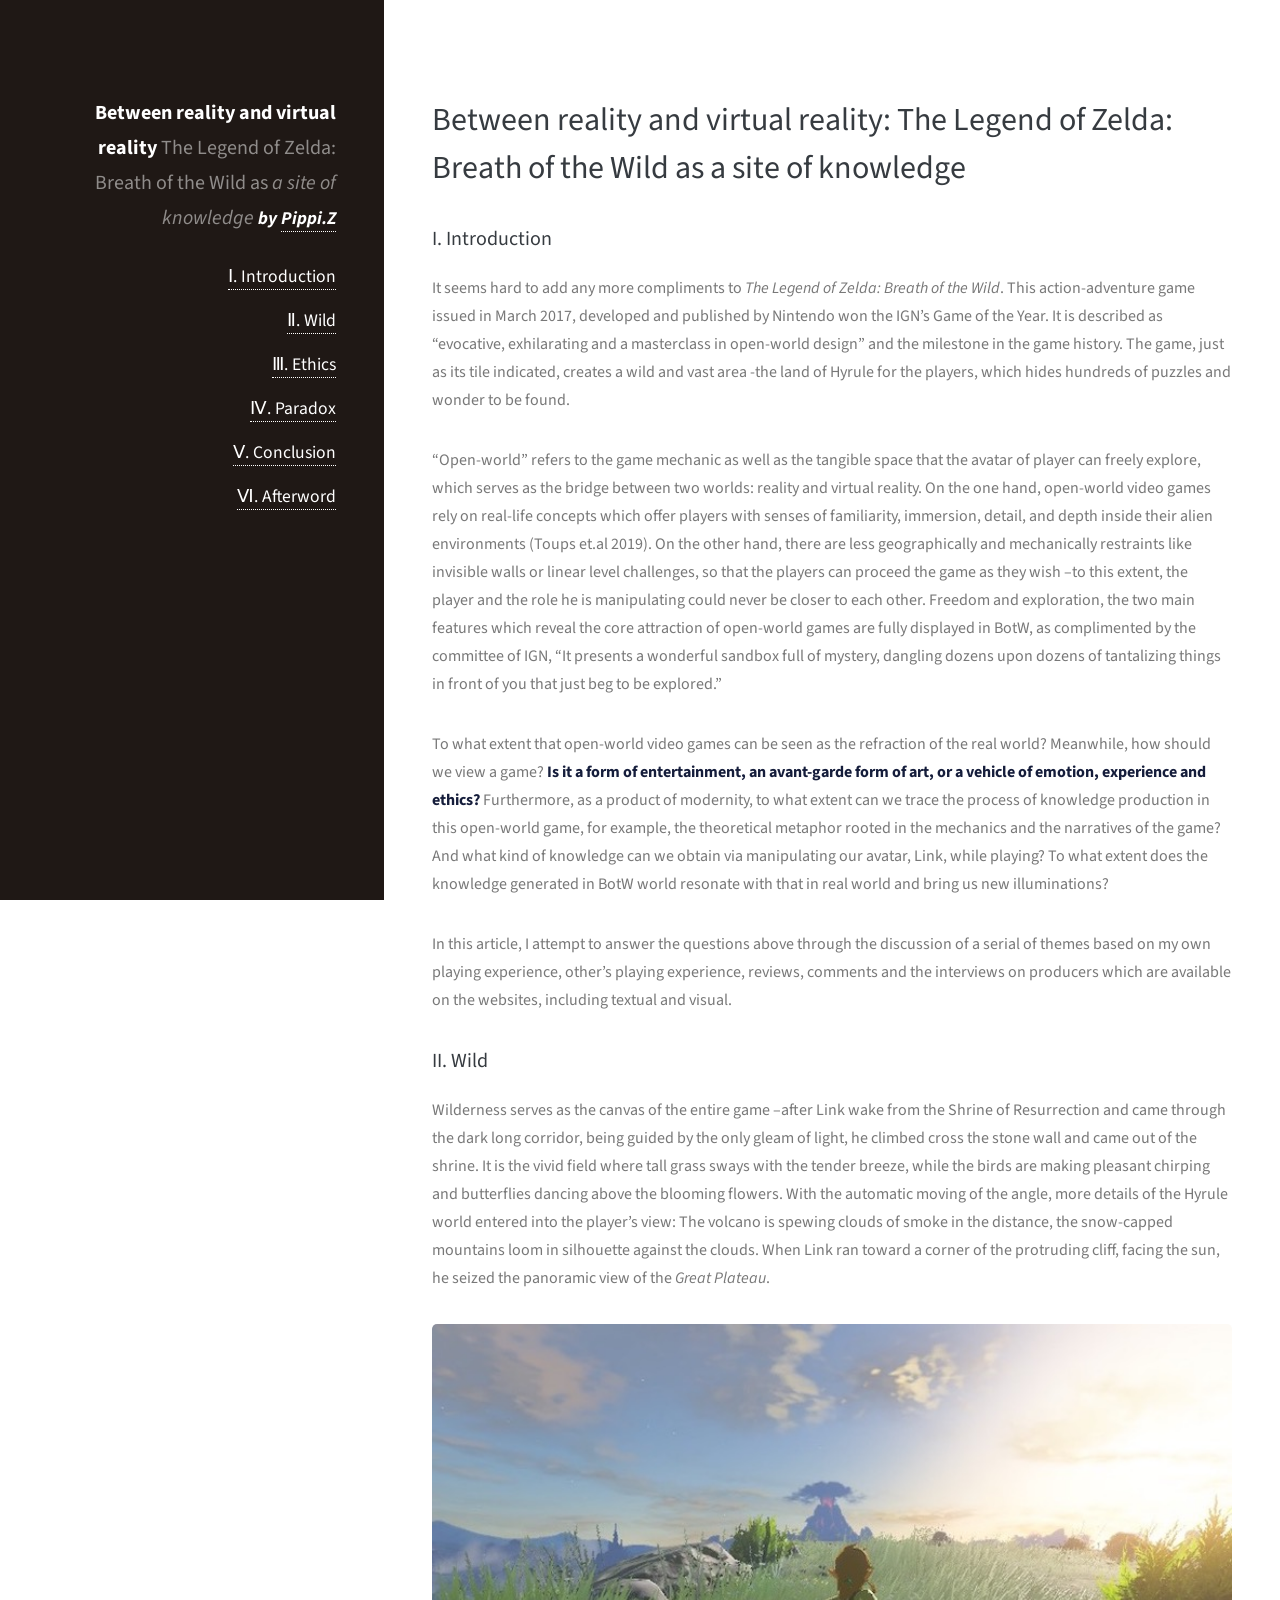
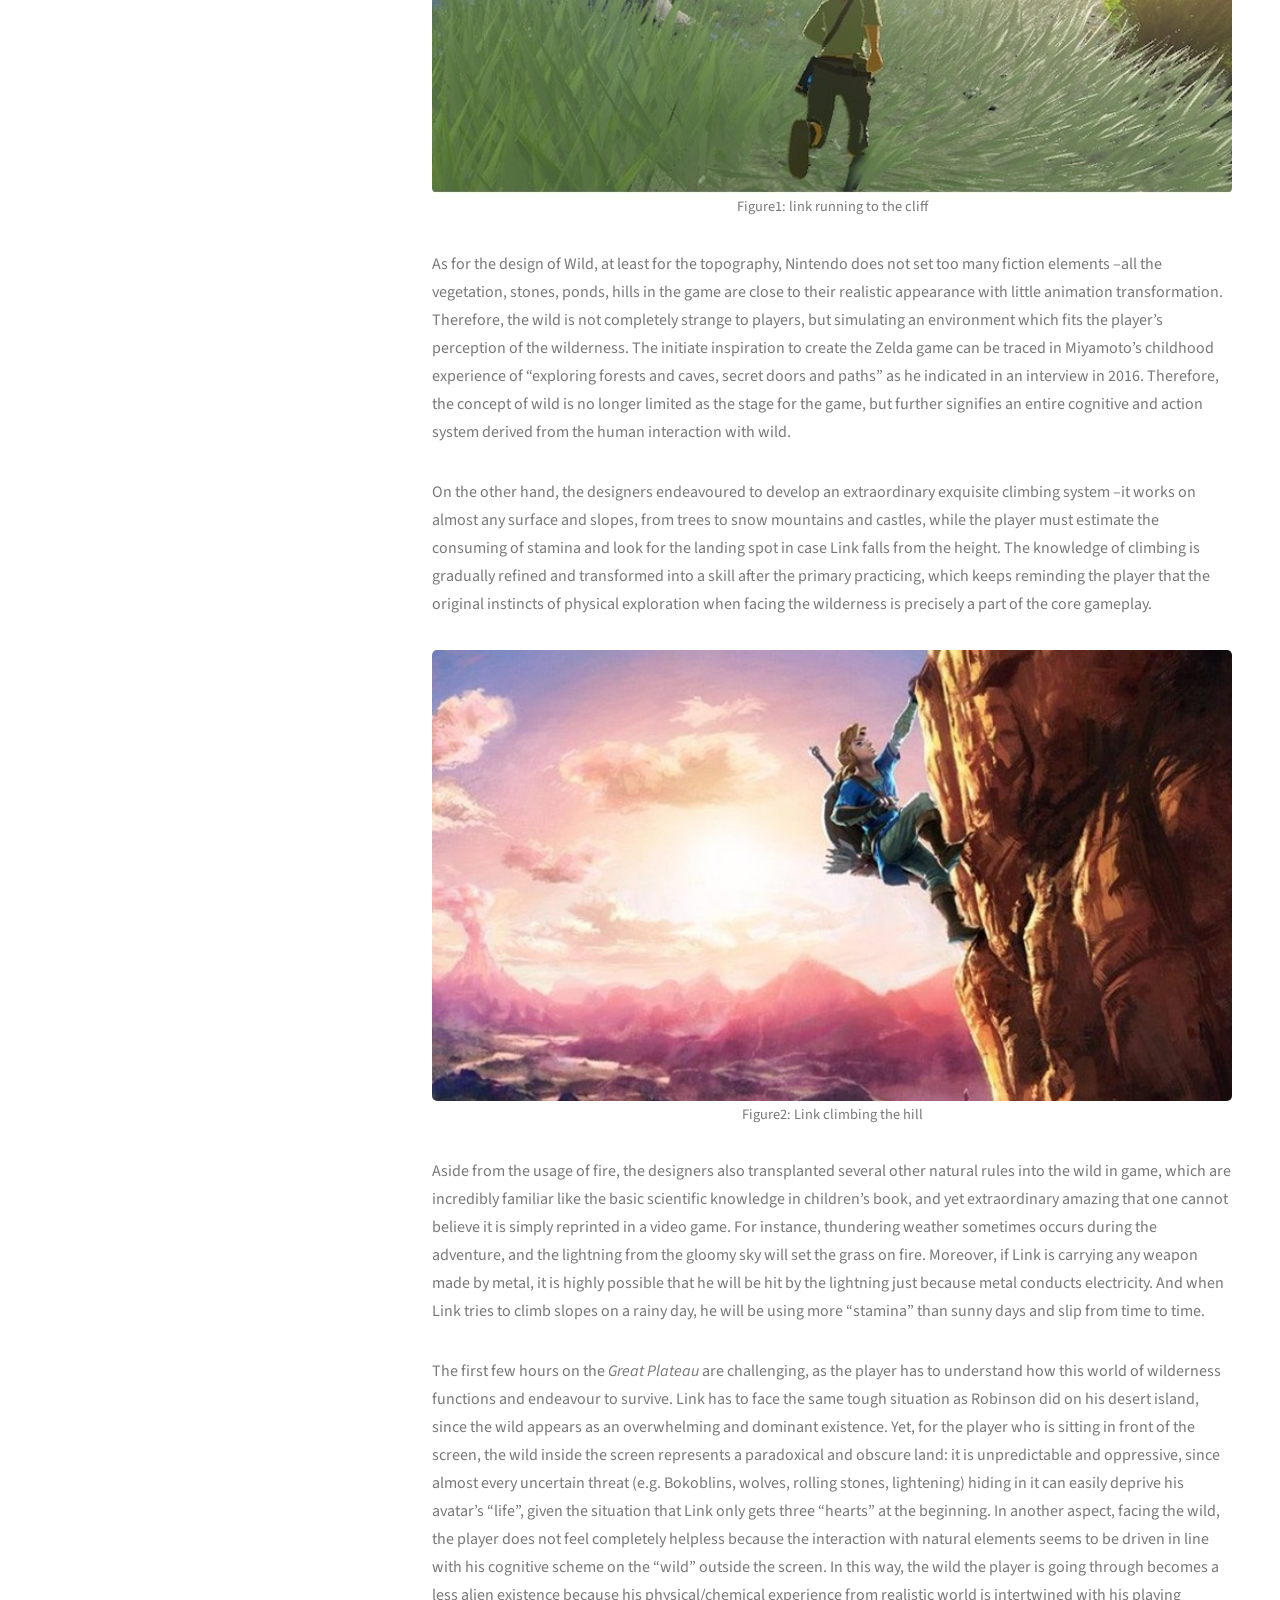
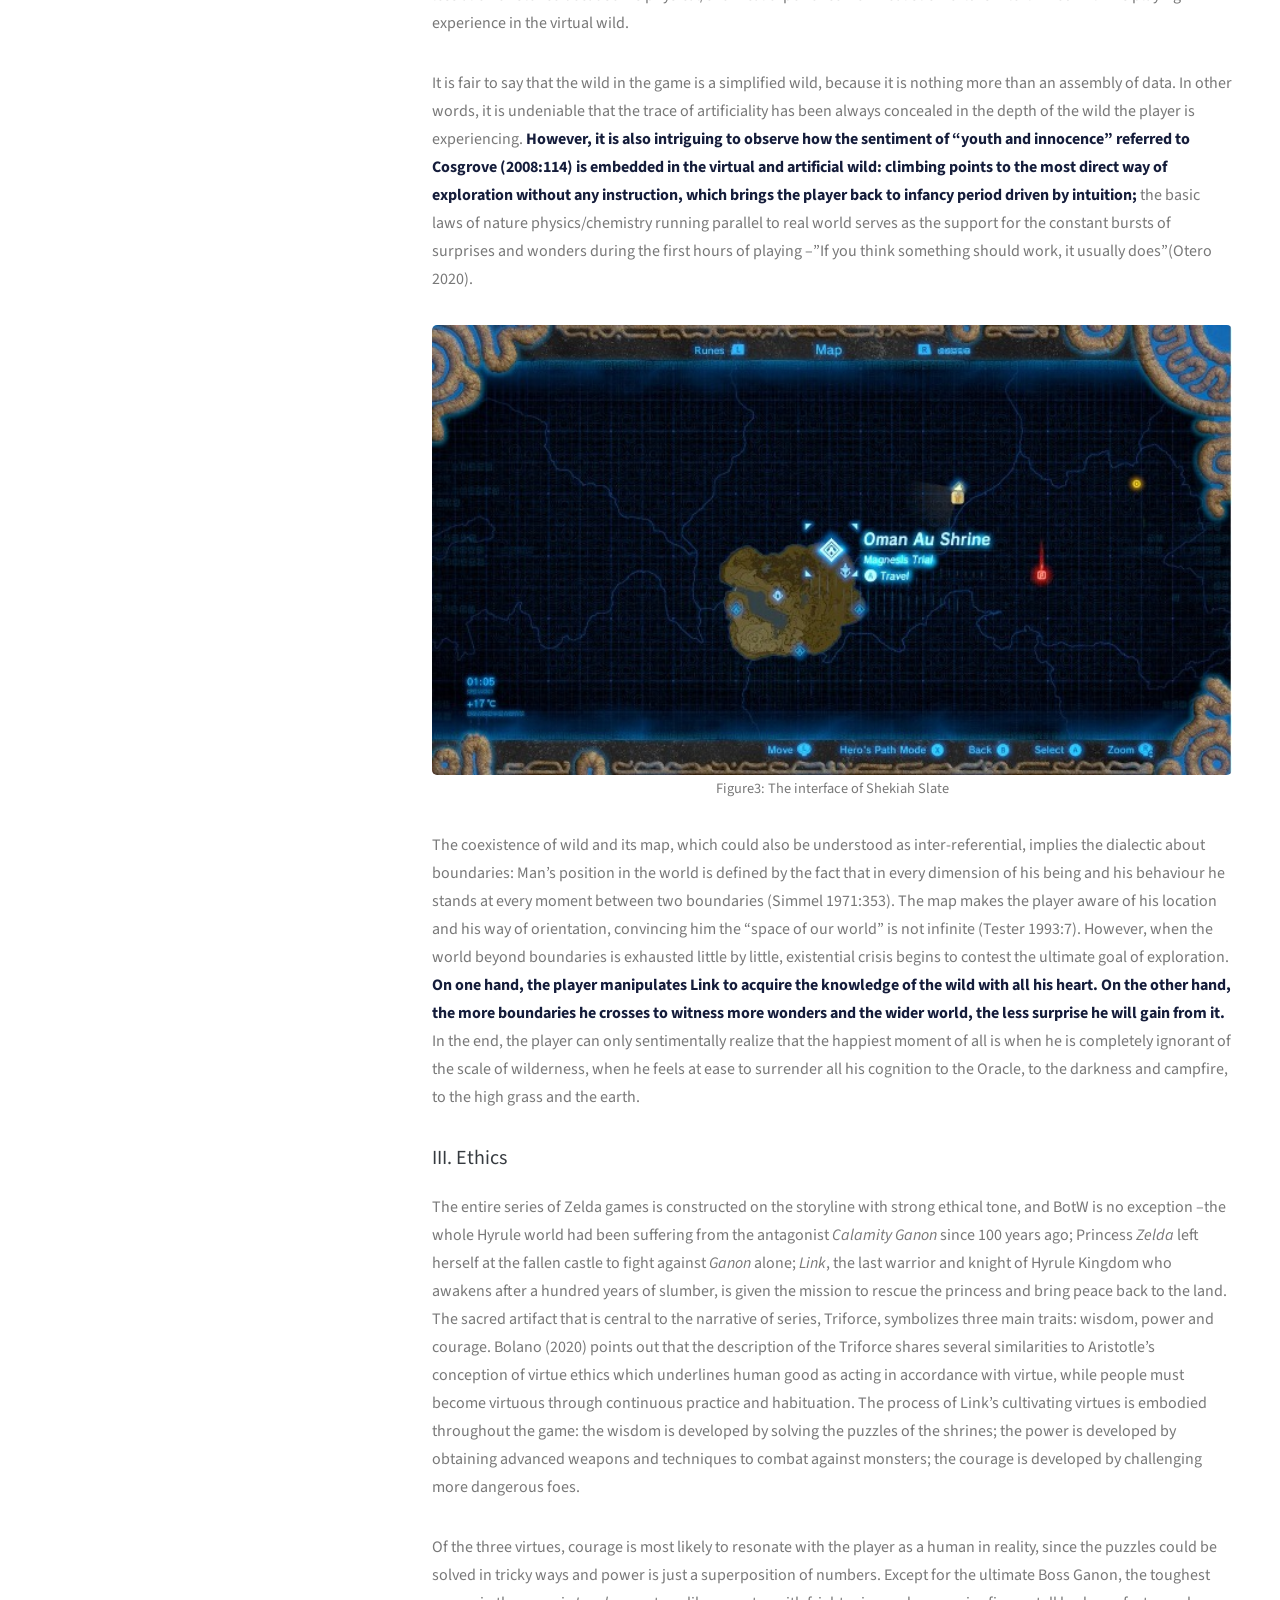
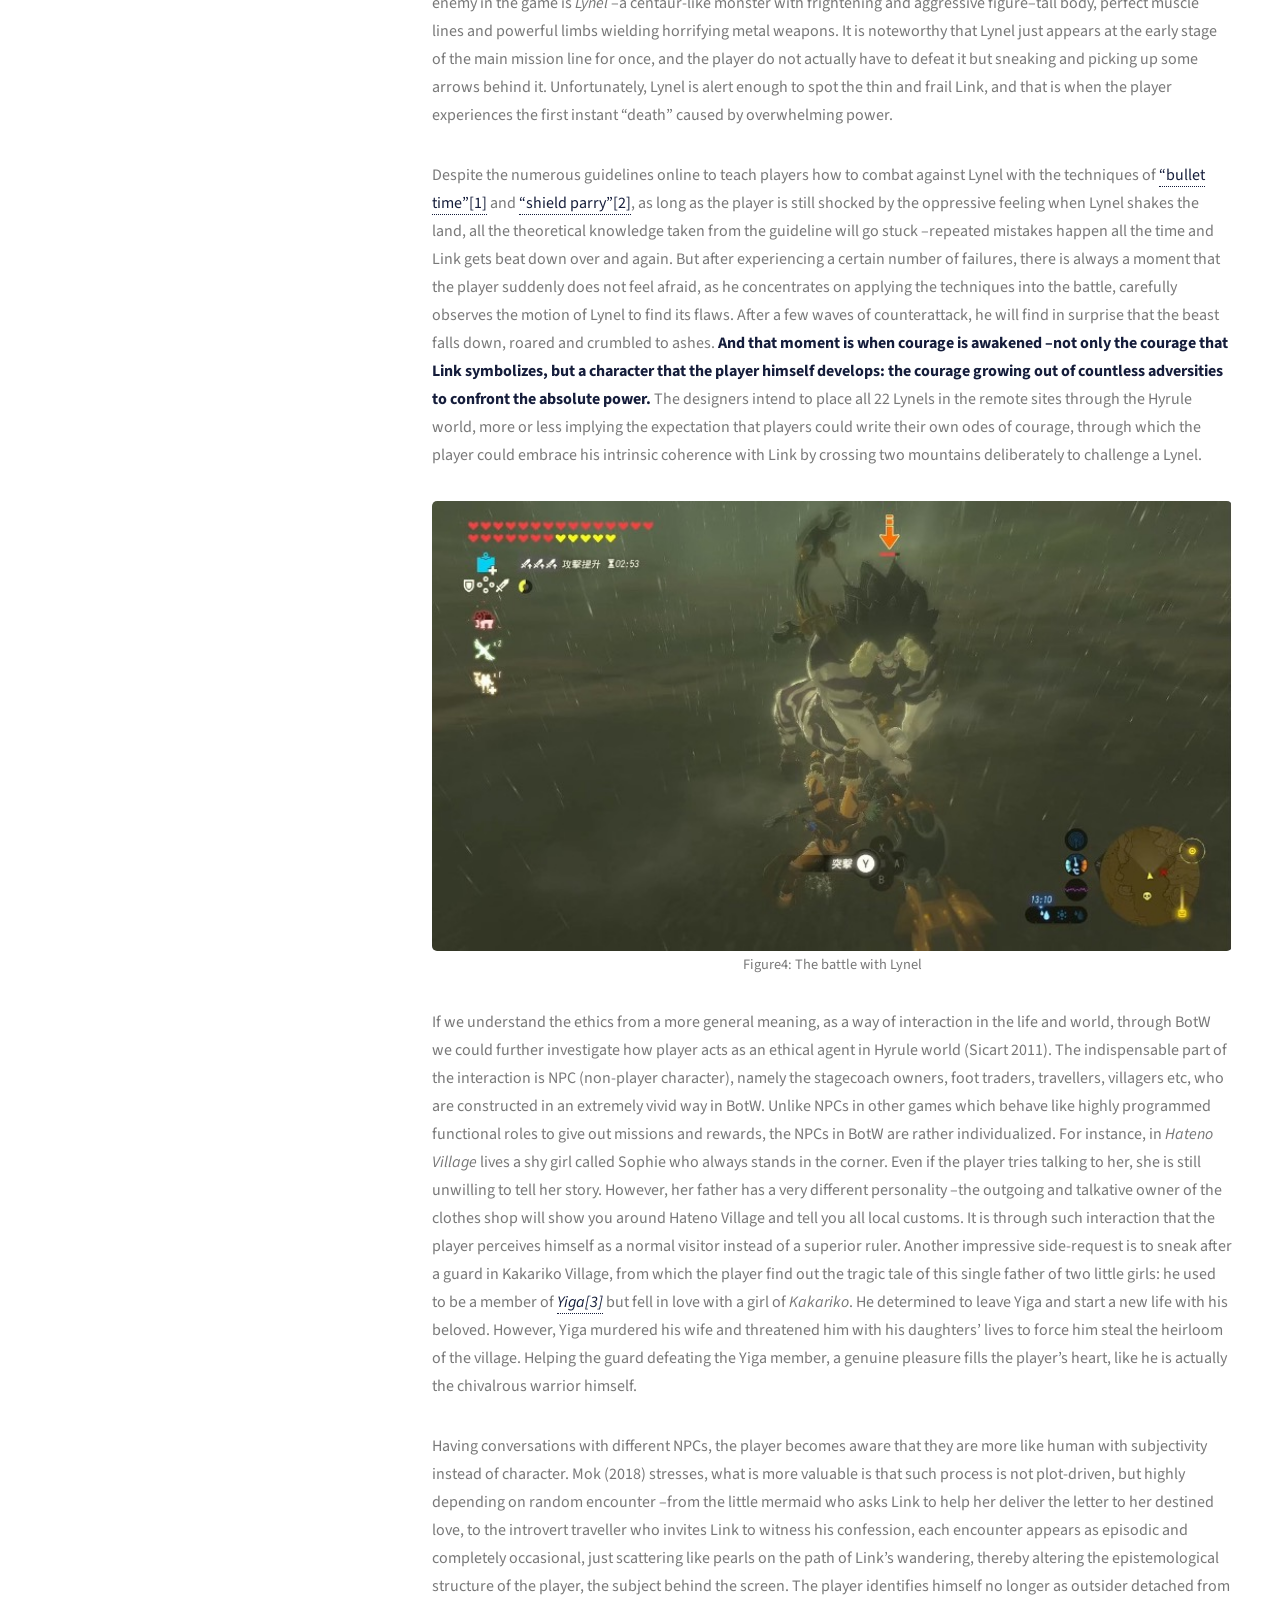
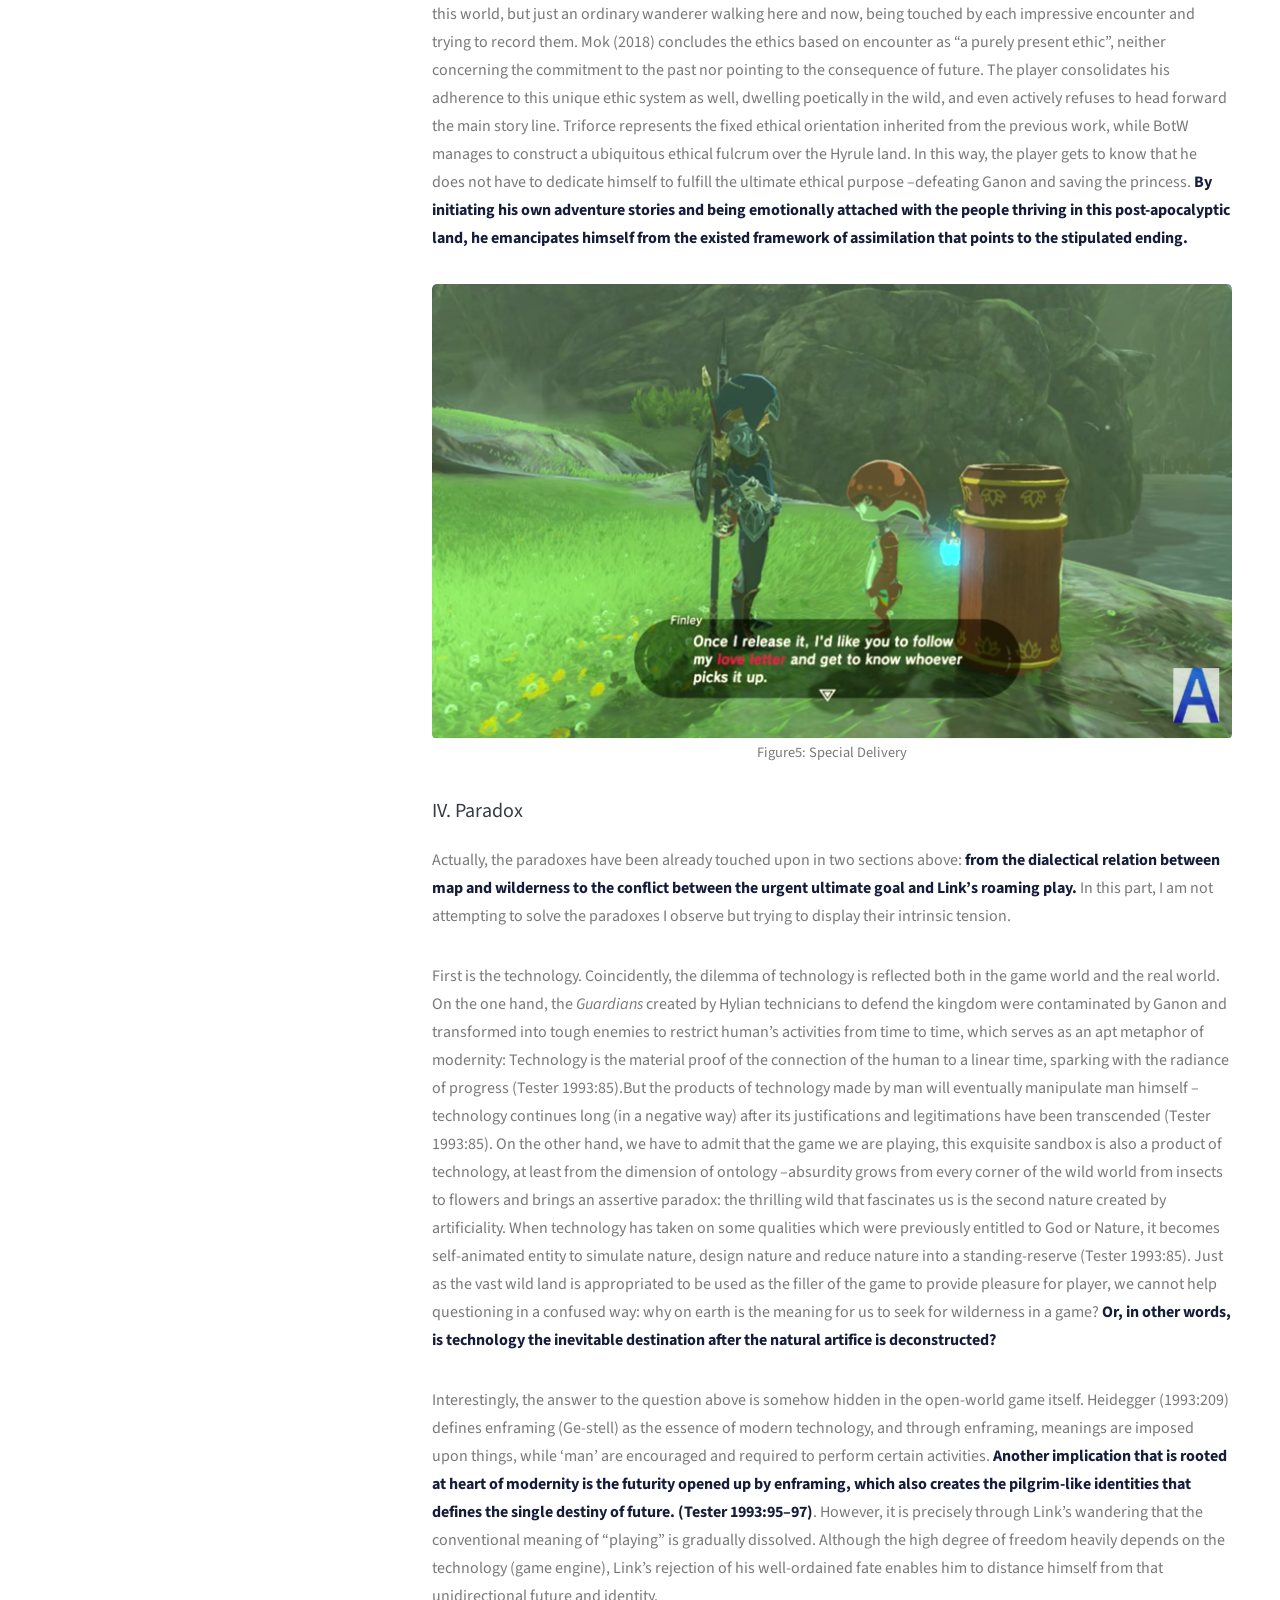
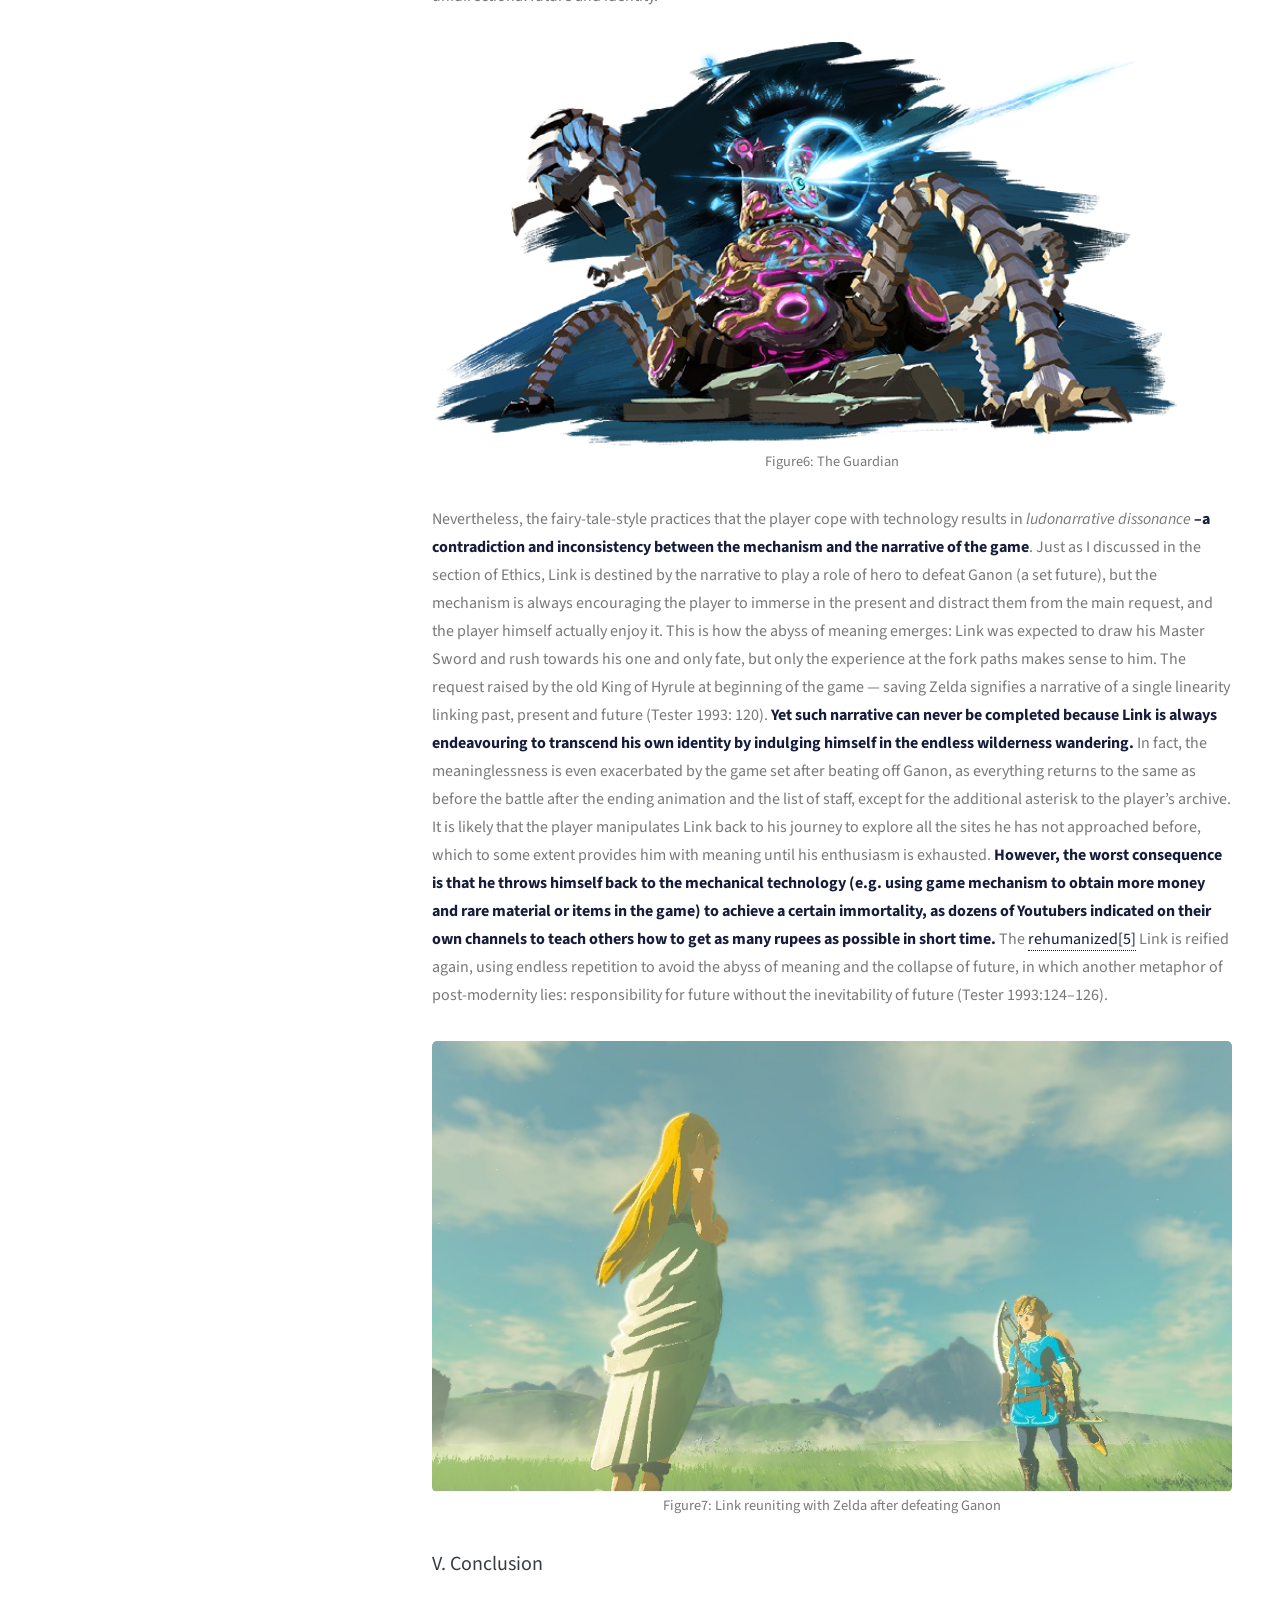
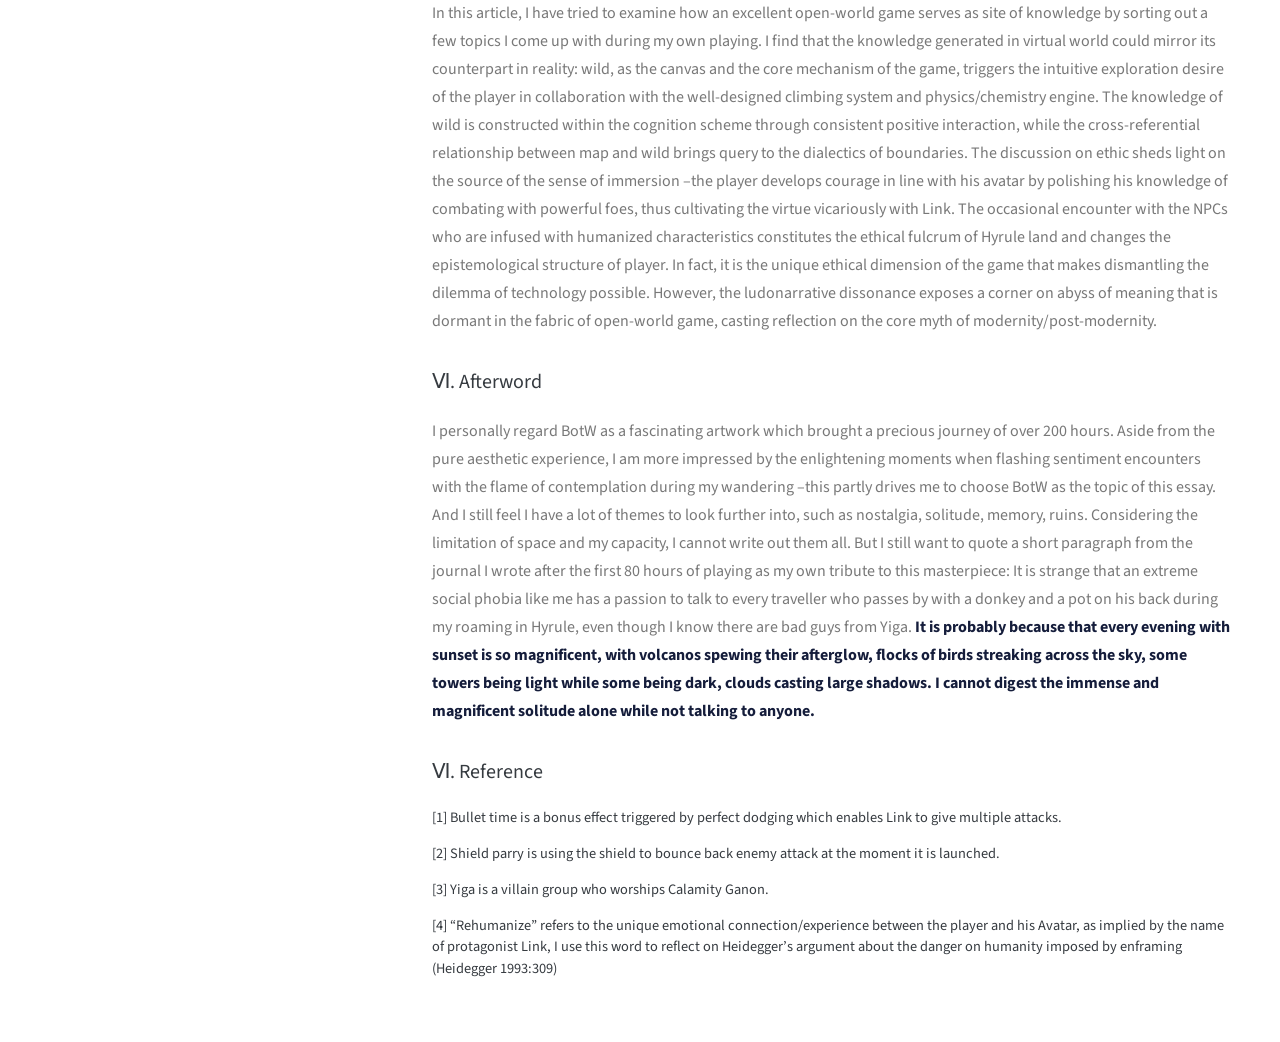
==== zelda.html @ 238520bc "initial commit to ps" ====
<html>
	<head>
		<title>Pippi's peculiar World</title>
		<meta charset="utf-8" />
		<meta name="viewport" content="width=device-width, initial-scale=1, user-scalable=no" />
		<link rel="stylesheet" href="assets/css/main.css" />
		 <link rel="icon" href="images/favicon.ico">

	</head>
	<body class="is-preload">

		<!-- Header -->
			<header id="header">
				<div class="inner">
          <h1><strong>Between reality and virtual reality</strong><br/>
						The Legend of Zelda: Breath of the Wild as<i> a site of knowledge</i><br/>
					<span style = 'font-size: 90%;'><strong><i>by <a href = 'index.html'>
						Pippi.Z</a></i></strong></span></h1><br/>
            <h4><a href="#Introduction">Ⅰ. Introduction</a></h4>
            <h4><a href="#Wild">Ⅱ. Wild</a></h4>
            <h4><a href="#Ethics">Ⅲ. Ethics</a></h4>
            <h4><a href="#Paradox">Ⅳ. Paradox</a></h4>
            <h4><a href="#Conclusion">Ⅴ. Conclusion</a></h4>
            <h4><a href="#Afterword">Ⅵ. Afterword</a></h4>
				</div>
			</header>

      <!-- Main -->
      <div id="main">
				<!-- One -->
					<section id="one">
						<header class="major">
							<h2>Between reality and virtual reality:
								The Legend of Zelda: Breath of the Wild as a site of knowledge</h2>
						</header>
          <h3 id='Introduction'>I. Introduction</h3>
            <p>It seems hard to add any more compliments to <i>The Legend of Zelda: Breath of the Wild</i>. This action-adventure game issued in March 2017, developed and published by Nintendo won the IGN’s Game of the Year.
            It is described as “evocative, exhilarating and a masterclass in open-world design” and the milestone in the game history.
            The game, just as its tile indicated, creates a wild and vast area -the land of Hyrule for the players, which hides hundreds of puzzles and wonder to be found.</p>

            <p>“Open-world” refers to the game mechanic as well as the tangible space that the avatar of player can freely explore, which serves as the bridge between two worlds: reality and virtual reality. On the one hand, open-world video games rely on real-life concepts which offer players with senses of familiarity, immersion, detail, and depth inside their alien environments (Toups et.al 2019). On the other hand, there are less geographically and mechanically restraints like invisible walls or linear level challenges, so that the players can proceed the game as they wish –to this extent, the player and the role he is manipulating could never be closer to each other. Freedom and exploration, the two main features which reveal the core attraction of open-world games are fully displayed in BotW, as complimented by the committee of IGN, “It presents a wonderful sandbox full of mystery, dangling dozens upon dozens of tantalizing things in front of you that just beg to be explored.”</p>

            <p>To what extent that open-world video games can be seen as the refraction of the real world? Meanwhile, how should we view a game?<b> Is it a form of entertainment, an avant-garde form of art, or a vehicle of emotion, experience and ethics?</b> Furthermore, as a product of modernity, to what extent can we trace the process of knowledge production in this open-world game, for example, the theoretical metaphor rooted in the mechanics and the narratives of the game? And what kind of knowledge can we obtain via manipulating our avatar, Link, while playing? To what extent does the knowledge generated in BotW world resonate with that in real world and bring us new illuminations?</p>

            <p>In this article, I attempt to answer the questions above through the discussion of a serial of themes based on my own playing experience, other’s playing experience, reviews, comments and the interviews on producers which are available on the websites, including textual and visual.</p>

        <h3 id='Wild'>II. Wild</h3>
          <p>Wilderness serves as the canvas of the entire game –after Link wake from the Shrine of Resurrection and came through the dark long corridor, being guided by the only gleam of light, he climbed cross the stone wall and came out of the shrine. It is the vivid field where tall grass sways with the tender breeze, while the birds are making pleasant chirping and butterflies dancing above the blooming flowers. With the automatic moving of the angle, more details of the Hyrule world entered into the player’s view: The volcano is spewing clouds of smoke in the distance, the snow-capped mountains loom in silhouette against the clouds. When Link ran toward a corner of the protruding cliff, facing the sun, he seized the panoramic view of the <i>Great Plateau</i>.</p>

          <label class = "image fit"><img src="images/fulls/Link.jpg" alt="link running to the cliff">Figure1: link running to the cliff</label>

          <p>As for the design of Wild, at least for the topography, Nintendo does not set too many fiction elements –all the vegetation, stones, ponds, hills in the game are close to their realistic appearance with little animation transformation. Therefore, the wild is not completely strange to players, but simulating an environment which fits the player’s perception of the wilderness. The initiate inspiration to create the Zelda game can be traced in Miyamoto’s childhood experience of “exploring forests and caves, secret doors and paths” as he indicated in an interview in 2016. Therefore, the concept of wild is no longer limited as the stage for the game, but further signifies an entire cognitive and action system derived from the human interaction with wild.</p>

          <p>On the other hand, the designers endeavoured to develop an extraordinary exquisite climbing system –it works on almost any surface and slopes, from trees to snow mountains and castles, while the player must estimate the consuming of stamina and look for the landing spot in case Link falls from the height. The knowledge of climbing is gradually refined and transformed into a skill after the primary practicing, which keeps reminding the player that the original instincts of physical exploration when facing the wilderness is precisely a part of the core gameplay.</p>

          <label class = "image fit"><img src="images/fulls/climbing.jpg" alt="link climbing the hill">Figure2: Link climbing the hill</label>

          <p>Aside from the usage of fire, the designers also transplanted several other natural rules into the wild in game, which are incredibly familiar like the basic scientific knowledge in children’s book, and yet extraordinary amazing that one cannot believe it is simply reprinted in a video game. For instance, thundering weather sometimes occurs during the adventure, and the lightning from the gloomy sky will set the grass on fire. Moreover, if Link is carrying any weapon made by metal, it is highly possible that he will be hit by the lightning just because metal conducts electricity. And when Link tries to climb slopes on a rainy day, he will be using more “stamina” than sunny days and slip from time to time.</p>

          <p>The first few hours on the <i>Great Plateau</i> are challenging, as the player has to understand how this world of wilderness functions and endeavour to survive. Link has to face the same tough situation as Robinson did on his desert island, since the wild appears as an overwhelming and dominant existence. Yet, for the player who is sitting in front of the screen, the wild inside the screen represents a paradoxical and obscure land: it is unpredictable and oppressive, since almost every uncertain threat (e.g. Bokoblins, wolves, rolling stones, lightening) hiding in it can easily deprive his avatar’s “life”, given the situation that Link only gets three “hearts” at the beginning. In another aspect, facing the wild, the player does not feel completely helpless because the interaction with natural elements seems to be driven in line with his cognitive scheme on the “wild” outside the screen. In this way, the wild the player is going through becomes a less alien existence because his physical/chemical experience from realistic world is intertwined with his playing experience in the virtual wild.</p>

          <p>It is fair to say that the wild in the game is a simplified wild, because it is nothing more than an assembly of data. In other words, it is undeniable that the trace of artificiality has been always concealed in the depth of the wild the player is experiencing. <b>However, it is also intriguing to observe how the sentiment of “youth and innocence” referred to Cosgrove (2008:114) is embedded in the virtual and artificial wild: climbing points to the most direct way of exploration without any instruction, which brings the player back to infancy period driven by intuition;</b> the basic laws of nature physics/chemistry running parallel to real world serves as the support for the constant bursts of surprises and wonders during the first hours of playing –”If you think something should work, it usually does”(Otero 2020).</p>

          <label class = "image fit"><img src="images/fulls/map.jpg" alt="The interface of Shekiah Slate">Figure3: The interface of Shekiah Slate</label>

          <p>The coexistence of wild and its map, which could also be understood as inter-referential, implies the dialectic about boundaries: Man’s position in the world is defined by the fact that in every dimension of his being and his behaviour he stands at every moment between two boundaries (Simmel 1971:353). The map makes the player aware of his location and his way of orientation, convincing him the “space of our world” is not infinite (Tester 1993:7). However, when the world beyond boundaries is exhausted little by little, existential crisis begins to contest the ultimate goal of exploration. <b>On one hand, the player manipulates Link to acquire the knowledge of the wild with all his heart. On the other hand, the more boundaries he crosses to witness more wonders and the wider world, the less surprise he will gain from it.</b> In the end, the player can only sentimentally realize that the happiest moment of all is when he is completely ignorant of the scale of wilderness, when he feels at ease to surrender all his cognition to the Oracle, to the darkness and campfire, to the high grass and the earth.</p>

      <h3 id='Ethics'>III. Ethics</h3>
        <p>The entire series of Zelda games is constructed on the storyline with strong ethical tone, and BotW is no exception –the whole Hyrule world had been suffering from the antagonist <i>Calamity Ganon</i> since 100 years ago; Princess <i>Zelda</i> left herself at the fallen castle to fight against <i>Ganon</i> alone; <i>Link</i>, the last warrior and knight of Hyrule Kingdom who awakens after a hundred years of slumber, is given the mission to rescue the princess and bring peace back to the land. The sacred artifact that is central to the narrative of series, Triforce, symbolizes three main traits: wisdom, power and courage. Bolano (2020) points out that the description of the Triforce shares several similarities to Aristotle’s conception of virtue ethics which underlines human good as acting in accordance with virtue, while people must become virtuous through continuous practice and habituation. The process of Link’s cultivating virtues is embodied throughout the game: the wisdom is developed by solving the puzzles of the shrines; the power is developed by obtaining advanced weapons and techniques to combat against monsters; the courage is developed by challenging more dangerous foes.</p>

        <p>Of the three virtues, courage is most likely to resonate with the player as a human in reality, since the puzzles could be solved in tricky ways and power is just a superposition of numbers. Except for the ultimate Boss Ganon, the toughest enemy in the game is <i>Lynel</i> –a centaur-like monster with frightening and aggressive figure–tall body, perfect muscle lines and powerful limbs wielding horrifying metal weapons. It is noteworthy that Lynel just appears at the early stage of the main mission line for once, and the player do not actually have to defeat it but sneaking and picking up some arrows behind it. Unfortunately, Lynel is alert enough to spot the thin and frail Link, and that is when the player experiences the first instant “death” caused by overwhelming power.</p>

        <p>Despite the numerous guidelines online to teach players how to combat against Lynel with the techniques of <a href="#Reference">“bullet time”[1]</a> and <a href="#Reference">“shield parry”[2]</a>, as long as the player is still shocked by the oppressive feeling when Lynel shakes the land, all the theoretical knowledge taken from the guideline will go stuck –repeated mistakes happen all the time and Link gets beat down over and again. But after experiencing a certain number of failures, there is always a moment that the player suddenly does not feel afraid, as he concentrates on applying the techniques into the battle, carefully observes the motion of Lynel to find its flaws. After a few waves of counterattack, he will find in surprise that the beast falls down, roared and crumbled to ashes. <b>And that moment is when courage is awakened –not only the courage that Link symbolizes, but a character that the player himself develops: the courage growing out of countless adversities to confront the absolute power.</b> The designers intend to place all 22 Lynels in the remote sites through the Hyrule world, more or less implying the expectation that players could write their own odes of courage, through which the player could embrace his intrinsic coherence with Link by crossing two mountains deliberately to challenge a Lynel.</p>

        <label class = "image fit"><img src="images/fulls/Lynel.jpg" alt="The battle with Lynel">Figure4: The battle with Lynel</label>

        <p>If we understand the ethics from a more general meaning, as a way of interaction in the life and world, through BotW we could further investigate how player acts as an ethical agent in Hyrule world (Sicart 2011). The indispensable part of the interaction is NPC (non-player character), namely the stagecoach owners, foot traders, travellers, villagers etc, who are constructed in an extremely vivid way in BotW. Unlike NPCs in other games which behave like highly programmed functional roles to give out missions and rewards, the NPCs in BotW are rather individualized. For instance, in <i>Hateno Village </i>lives a shy girl called Sophie who always stands in the corner. Even if the player tries talking to her, she is still unwilling to tell her story. However, her father has a very different personality –the outgoing and talkative owner of the clothes shop will show you around Hateno Village and tell you all local customs. It is through such interaction that the player perceives himself as a normal visitor instead of a superior ruler. Another impressive side-request is to sneak after a guard in Kakariko Village, from which the player find out the tragic tale of this single father of two little girls: he used to be a member of <a href="#"><i>Yiga[3]</i></a> but fell in love with a girl of <i>Kakariko</i>. He determined to leave Yiga and start a new life with his beloved. However, Yiga murdered his wife and threatened him with his daughters’ lives to force him steal the heirloom of the village. Helping the guard defeating the Yiga member, a genuine pleasure fills the player’s heart, like he is actually the chivalrous warrior himself.</p>

        <p>Having conversations with different NPCs, the player becomes aware that they are more like human with subjectivity instead of character. Mok (2018) stresses, what is more valuable is that such process is not plot-driven, but highly depending on random encounter –from the little mermaid who asks Link to help her deliver the letter to her destined love, to the introvert traveller who invites Link to witness his confession, each encounter appears as episodic and completely occasional, just scattering like pearls on the path of Link’s wandering, thereby altering the epistemological structure of the player, the subject behind the screen. The player identifies himself no longer as outsider detached from this world, but just an ordinary wanderer walking here and now, being touched by each impressive encounter and trying to record them. Mok (2018) concludes the ethics based on encounter as “a purely present ethic”, neither concerning the commitment to the past nor pointing to the consequence of future. The player consolidates his adherence to this unique ethic system as well, dwelling poetically in the wild, and even actively refuses to head forward the main story line. Triforce represents the fixed ethical orientation inherited from the previous work, while BotW manages to construct a ubiquitous ethical fulcrum over the Hyrule land. In this way, the player gets to know that he does not have to dedicate himself to fulfill the ultimate ethical purpose –defeating Ganon and saving the princess. <b>By initiating his own adventure stories and being emotionally attached with the people thriving in this post-apocalyptic land, he emancipates himself from the existed framework of assimilation that points to the stipulated ending.</b></p>
        <label class = "image fit"><img src="images/fulls/task.png" alt="Screenshot of Special Task">Figure5: Special Delivery</label>

      <h3 id='Paradox'>IV. Paradox</h3>
        <p>Actually, the paradoxes have been already touched upon in two sections above: <b>from the dialectical relation between map and wilderness to the conflict between the urgent ultimate goal and Link’s roaming play.</b> In this part, I am not attempting to solve the paradoxes I observe but trying to display their intrinsic tension.</p>
        <p>First is the technology. Coincidently, the dilemma of technology is reflected both in the game world and the real world. On the one hand, the <i>Guardians</i> created by Hylian technicians to defend the kingdom were contaminated by Ganon and transformed into tough enemies to restrict human’s activities from time to time, which serves as an apt metaphor of modernity: Technology is the material proof of the connection of the human to a linear time, sparking with the radiance of progress (Tester 1993:85).But the products of technology made by man will eventually manipulate man himself –technology continues long (in a negative way) after its justifications and legitimations have been transcended (Tester 1993:85). On the other hand, we have to admit that the game we are playing, this exquisite sandbox is also a product of technology, at least from the dimension of ontology –absurdity grows from every corner of the wild world from insects to flowers and brings an assertive paradox: the thrilling wild that fascinates us is the second nature created by artificiality. When technology has taken on some qualities which were previously entitled to God or Nature, it becomes self-animated entity to simulate nature, design nature and reduce nature into a standing-reserve (Tester 1993:85). Just as the vast wild land is appropriated to be used as the filler of the game to provide pleasure for player, we cannot help questioning in a confused way: why on earth is the meaning for us to seek for wilderness in a game?<b> Or, in other words, is technology the inevitable destination after the natural artifice is deconstructed?</b></p>

        <p>Interestingly, the answer to the question above is somehow hidden in the open-world game itself. Heidegger (1993:209) defines enframing (Ge-stell) as the essence of modern technology, and through enframing, meanings are imposed upon things, while ‘man’ are encouraged and required to perform certain activities. <b>Another implication that is rooted at heart of modernity is the futurity opened up by enframing, which also creates the pilgrim-like identities that defines the single destiny of future. (Tester 1993:95–97)</b>. However, it is precisely through Link’s wandering that the conventional meaning of “playing” is gradually dissolved. Although the high degree of freedom heavily depends on the technology (game engine), Link’s rejection of his well-ordained fate enables him to distance himself from that unidirectional future and identity.</p>

        <label class = "image fit"><img src="images/fulls/guardian.png" alt="The Guardian">Figure6: The Guardian</label>

        <p>Nevertheless, the fairy-tale-style practices that the player cope with technology results in <i>ludonarrative dissonance</i> <b>–a contradiction and inconsistency between the mechanism and the narrative of the game</b>. Just as I discussed in the section of Ethics, Link is destined by the narrative to play a role of hero to defeat Ganon (a set future), but the mechanism is always encouraging the player to immerse in the present and distract them from the main request, and the player himself actually enjoy it. This is how the abyss of meaning emerges: Link was expected to draw his Master Sword and rush towards his one and only fate, but only the experience at the fork paths makes sense to him. The request raised by the old King of Hyrule at beginning of the game — saving Zelda signifies a narrative of a single linearity linking past, present and future (Tester 1993: 120). <b>Yet such narrative can never be completed because Link is always endeavouring to transcend his own identity by indulging himself in the endless wilderness wandering.</b> In fact, the meaninglessness is even exacerbated by the game set after beating off Ganon, as everything returns to the same as before the battle after the ending animation and the list of staff, except for the additional asterisk to the player’s archive. It is likely that the player manipulates Link back to his journey to explore all the sites he has not approached before, which to some extent provides him with meaning until his enthusiasm is exhausted. <b>However, the worst consequence is that he throws himself back to the mechanical technology (e.g. using game mechanism to obtain more money and rare material or items in the game) to achieve a certain immortality, as dozens of Youtubers indicated on their own channels to teach others how to get as many rupees as possible in short time.</b> The <a href="Reference">rehumanized[5]</a> Link is reified again, using endless repetition to avoid the abyss of meaning and the collapse of future, in which another metaphor of post-modernity lies: responsibility for future without the inevitability of future (Tester 1993:124–126).</p>

        <label class = "image fit"><img src="images/fulls/reunion.jpg" alt="Reunion">Figure7: Link reuniting with Zelda after defeating Ganon</label>

      <h3 id='Conclusion'>V. Conclusion</h3>
        <p>In this article, I have tried to examine how an excellent open-world game serves as site of knowledge by sorting out a few topics I come up with during my own playing. I find that the knowledge generated in virtual world could mirror its counterpart in reality: wild, as the canvas and the core mechanism of the game, triggers the intuitive exploration desire of the player in collaboration with the well-designed climbing system and physics/chemistry engine. The knowledge of wild is constructed within the cognition scheme through consistent positive interaction, while the cross-referential relationship between map and wild brings query to the dialectics of boundaries. The discussion on ethic sheds light on the source of the sense of immersion –the player develops courage in line with his avatar by polishing his knowledge of combating with powerful foes, thus cultivating the virtue vicariously with Link. The occasional encounter with the NPCs who are infused with humanized characteristics constitutes the ethical fulcrum of Hyrule land and changes the epistemological structure of player. In fact, it is the unique ethical dimension of the game that makes dismantling the dilemma of technology possible. However, the ludonarrative dissonance exposes a corner on abyss of meaning that is dormant in the fabric of open-world game, casting reflection on the core myth of modernity/post-modernity.</p>

      <h3 id='Afterword'>Ⅵ. Afterword</h3>
      <p>I personally regard BotW as a fascinating artwork which brought a precious journey of over 200 hours. Aside from the pure aesthetic experience, I am more impressed by the enlightening moments when flashing sentiment encounters with the flame of contemplation during my wandering –this partly drives me to choose BotW as the topic of this essay. And I still feel I have a lot of themes to look further into, such as nostalgia, solitude, memory, ruins. Considering the limitation of space and my capacity, I cannot write out them all. But I still want to quote a short paragraph from the journal I wrote after the first 80 hours of playing as my own tribute to this masterpiece:
      It is strange that an extreme social phobia like me has a passion to talk to every traveller who passes by with a donkey and a pot on his back during my roaming in Hyrule, even though I know there are bad guys from Yiga. <b>It is probably because that every evening with sunset is so magnificent, with volcanos spewing their afterglow, flocks of birds streaking across the sky, some towers being light while some being dark, clouds casting large shadows. I cannot digest the immense and magnificent solitude alone while not talking to anyone.</b></p>

      <h3 id='Reference'>Ⅵ. Reference</h3>
      <h5>[1] Bullet time is a bonus effect triggered by perfect dodging which enables Link to give multiple attacks.</h5>
      <h5>[2] Shield parry is using the shield to bounce back enemy attack at the moment it is launched.</h5>
      <h5>[3] Yiga is a villain group who worships Calamity Ganon.</h5>
      <h5>[4] “Rehumanize” refers to the unique emotional connection/experience between the player and his Avatar, as implied by the name of protagonist Link, I use this word to reflect on Heidegger’s argument about the danger on humanity imposed by enframing (Heidegger 1993:309)</h5>
---- assets/css/main.css ----
@import url("fontawesome-all.min.css");
@import url("https://fonts.googleapis.com/css?family=Source+Sans+Pro:400,400italic");

/*
	Strata by HTML5 UP
	html5up.net | @ajlkn
	Free for personal and commercial use under the CCA 3.0 license (html5up.net/license)
*/

html, body, div, span, applet, object,
iframe, h1, h2, h3, h4, h5, h6, p, blockquote,
pre, a, abbr, acronym, address, big, cite,
code, del, dfn, em, img, ins, kbd, q, s, samp,
small, strike, strong, sub, sup, tt, var, b,
u, i, center, dl, dt, dd, ol, ul, li, fieldset,
form, label, legend, table, caption, tbody,
tfoot, thead, tr, th, td, article, aside,
canvas, details, embed, figure, figcaption,
footer, header, hgroup, menu, nav, output, ruby,
section, summary, time, mark, audio, video {
	margin: 0;
	padding: 0;
	border: 0;
	font-size: 100%;
	font: inherit;
	vertical-align: baseline;}

article, aside, details, figcaption, figure,
footer, header, hgroup, menu, nav, section {
	display: block;}

body {
	line-height: 1;
}

ol, ul {
	list-style: none;
}

blockquote, q {
	quotes: none;
}

	blockquote:before, blockquote:after, q:before, q:after {
		content: '';
		content: none;
	}

table {
	border-collapse: collapse;
	border-spacing: 0;
}

body {
	-webkit-text-size-adjust: none;
}

mark {
	background-color: transparent;
	color: inherit;
}

input::-moz-focus-inner {
	border: 0;
	padding: 0;
}

input, select, textarea {
	-moz-appearance: none;
	-webkit-appearance: none;
	-ms-appearance: none;
	appearance: none;
}

/* Basic */

	html {
		box-sizing: border-box;
	}

	*, *:before, *:after {
		box-sizing: inherit;
	}

	body {
		background: #fff;
	}

		body.is-preload *, body.is-preload *:before, body.is-preload *:after {
			-moz-animation: none !important;
			-webkit-animation: none !important;
			-ms-animation: none !important;
			animation: none !important;
			-moz-transition: none !important;
			-webkit-transition: none !important;
			-ms-transition: none !important;
			transition: none !important;
		}

	body, input, select, textarea {
		color: #787878;
		font-family: "Source Sans Pro", Helvetica, sans-serif;
		font-size: 16pt;
		font-weight: 400;
		line-height: 1.75em;
	}

	a {
		-moz-transition: color 0.2s ease-in-out, border-color 0.2s ease-in-out;
		-webkit-transition: color 0.2s ease-in-out, border-color 0.2s ease-in-out;
		-ms-transition: color 0.2s ease-in-out, border-color 0.2s ease-in-out;
		transition: color 0.2s ease-in-out, border-color 0.2s ease-in-out;
		border-bottom: dotted 1px;
		color: #151D3B;
		text-decoration: none;
	}

		a:hover {
			border-bottom-color: transparent;
			color: #fff !important;
			text-decoration: none;
		}

	strong, b {
		color: #151D3B;
		font-weight:bold;
	}

	em, i {
		font-style: italic;
	}

	p {
		margin: 0 0 2em 0;
	}

	h1, h2, h3, h4, h5, h6 {
		color: #363B40;
		font-weight: 400;
		line-height: 1em;
		margin: 0 0 1em 0;
	}

		h1 a, h2 a, h3 a, h4 a, h5 a, h6 a {
			color: inherit;
			text-decoration: none;
		}

	h1 {
		font-size: 2em;
		line-height: 1.5em;
	}

	h2 {
		font-size: 1.5em;
		line-height: 1.5em;
	}

	h3 {
		font-size: 1.25em;
		line-height: 1.5em;
	}

	h4 {
		font-size: 1.1em;
		line-height: 1.5em;
	}

	h5 {
		font-size: 0.9em;
		line-height: 1.5em;
	}

	h6 {
		font-size: 0.7em;
		line-height: 1.5em;
	}

	sub {
		font-size: 0.8em;
		position: relative;
		top: 0.5em;
	}

	sup {
		font-size: 0.8em;
		position: relative;
		top: -0.5em;
	}

	hr {
		border: 0;
		border-bottom: solid 2px #efefef;
		margin: 2em 0;
	}

		hr.major {
			margin: 3em 0;
		}

	blockquote {
		border-left: solid 6px #efefef;
		font-style: italic;
		margin: 0 0 2em 0;
		padding: 0.5em 0 0.5em 1.5em;
	}

	code {
		background: #f7f7f7;
		border-radius: 0.35em;
		border: solid 2px #efefef;
		font-family: "Courier New", monospace;
		font-size: 0.9em;
		margin: 0 0.25em;
		padding: 0.25em 0.65em;
	}

	pre {
		-webkit-overflow-scrolling: touch;
		font-family: "Courier New", monospace;
		font-size: 0.9em;
		margin: 0 0 2em 0;
	}

		pre code {
			display: block;
			line-height: 1.75em;
			padding: 1em 1.5em;
			overflow-x: auto;
		}

	.align-left {
		text-align: left;
	}

	.align-center {
		text-align: center;
	}

	.align-right {
		text-align: right;
	}

/* Container */

	.container {
		margin: 0 auto;
		max-width: calc(100% - 4em);
		width: 100%;
	}

		.container.xsmall {
			width: 25%;
		}

		.container.small {
			width: 50%;
		}

		.container.medium {
			width: 75%;
		}

		.container.large {
			width: 125%;
		}

		.container.xlarge {
			width: 150%;
		}

		.container.max {
			width: 100%;
		}

		@media screen and (max-width: 980px) {

			.container {
				width: 100% !important;
				max-width: 100% !important;
			}

		}

		@media screen and (max-width: 480px) {

			.container {
				max-width: calc(100% - 3em);
			}

		}

/* Row */

	.row {
		display: flex;
		flex-wrap: wrap;
		box-sizing: border-box;
		align-items: stretch;
	}

		.row > * {
			box-sizing: border-box;
		}

		.row.gtr-uniform > * > :last-child {
			margin-bottom: 0;
		}

		.row.aln-left {
			justify-content: flex-start;
		}

		.row.aln-center {
			justify-content: center;
		}

		.row.aln-right {
			justify-content: flex-end;
		}

		.row.aln-top {
			align-items: flex-start;
		}

		.row.aln-middle {
			align-items: center;
		}

		.row.aln-bottom {
			align-items: flex-end;
		}

		.row > .imp {
			order: -1;
		}

		.row > .col-1 {
			width: 8.33333%;
		}

		.row > .off-1 {
			margin-left: 8.33333%;
		}

		.row > .col-2 {
			width: 16.66667%;
		}

		.row > .off-2 {
			margin-left: 16.66667%;
		}

		.row > .col-3 {
			width: 25%;
		}

		.row > .off-3 {
			margin-left: 25%;
		}

		.row > .col-4 {
			width: 33.33333%;
		}

		.row > .off-4 {
			margin-left: 33.33333%;
		}

		.row > .col-5 {
			width: 41.66667%;
		}

		.row > .off-5 {
			margin-left: 41.66667%;
		}

		.row > .col-6 {
			width: 50%;
		}

		.row > .off-6 {
			margin-left: 50%;
		}

		.row > .col-7 {
			width: 58.33333%;
		}

		.row > .off-7 {
			margin-left: 58.33333%;
		}

		.row > .col-8 {
			width: 66.66667%;
		}

		.row > .off-8 {
			margin-left: 66.66667%;
		}

		.row > .col-9 {
			width: 75%;
		}

		.row > .off-9 {
			margin-left: 75%;
		}

		.row > .col-10 {
			width: 83.33333%;
		}

		.row > .off-10 {
			margin-left: 83.33333%;
		}

		.row > .col-11 {
			width: 91.66667%;
		}

		.row > .off-11 {
			margin-left: 91.66667%;
		}

		.row > .col-12 {
			width: 100%;
		}

		.row > .off-12 {
			margin-left: 100%;
		}

		.row.gtr-0 {
			margin-top: 0;
			margin-left: 0em;
		}

			.row.gtr-0 > * {
				padding: 0 0 0 0em;
			}

			.row.gtr-0.gtr-uniform {
				margin-top: 0em;
			}

				.row.gtr-0.gtr-uniform > * {
					padding-top: 0em;
				}

		.row.gtr-25 {
			margin-top: 0;
			margin-left: -0.625em;
		}

			.row.gtr-25 > * {
				padding: 0 0 0 0.625em;
			}

			.row.gtr-25.gtr-uniform {
				margin-top: -0.625em;
			}

				.row.gtr-25.gtr-uniform > * {
					padding-top: 0.625em;
				}

		.row.gtr-50 {
			margin-top: 0;
			margin-left: -1.25em;
		}

			.row.gtr-50 > * {
				padding: 0 0 0 1.25em;
			}

			.row.gtr-50.gtr-uniform {
				margin-top: -1.25em;
			}

				.row.gtr-50.gtr-uniform > * {
					padding-top: 1.25em;
				}

		.row {
			margin-top: 0;
			margin-left: -2.5em;
		}

			.row > * {
				padding: 0 0 0 2.5em;
			}

			.row.gtr-uniform {
				margin-top: -2.5em;
			}

				.row.gtr-uniform > * {
					padding-top: 2.5em;
				}

		.row.gtr-150 {
			margin-top: 0;
			margin-left: -3.75em;
		}

			.row.gtr-150 > * {
				padding: 0 0 0 3.75em;
			}

			.row.gtr-150.gtr-uniform {
				margin-top: -3.75em;
			}

				.row.gtr-150.gtr-uniform > * {
					padding-top: 3.75em;
				}

		.row.gtr-200 {
			margin-top: 0;
			margin-left: -5em;
		}

			.row.gtr-200 > * {
				padding: 0 0 0 5em;
			}

			.row.gtr-200.gtr-uniform {
				margin-top: -5em;
			}

				.row.gtr-200.gtr-uniform > * {
					padding-top: 5em;
				}

		@media screen and (max-width: 1800px) {

			.row {
				display: flex;
				flex-wrap: wrap;
				box-sizing: border-box;
				align-items: stretch;
			}

				.row > * {
					box-sizing: border-box;
				}

				.row.gtr-uniform > * > :last-child {
					margin-bottom: 0;
				}

				.row.aln-left {
					justify-content: flex-start;
				}

				.row.aln-center {
					justify-content: center;
				}

				.row.aln-right {
					justify-content: flex-end;
				}

				.row.aln-top {
					align-items: flex-start;
				}

				.row.aln-middle {
					align-items: center;
				}

				.row.aln-bottom {
					align-items: flex-end;
				}

				.row > .imp-xlarge {
					order: -1;
				}

				.row > .col-1-xlarge {
					width: 8.33333%;
				}

				.row > .off-1-xlarge {
					margin-left: 8.33333%;
				}

				.row > .col-2-xlarge {
					width: 16.66667%;
				}

				.row > .off-2-xlarge {
					margin-left: 16.66667%;
				}

				.row > .col-3-xlarge {
					width: 25%;
				}

				.row > .off-3-xlarge {
					margin-left: 25%;
				}

				.row > .col-4-xlarge {
					width: 33.33333%;
				}

				.row > .off-4-xlarge {
					margin-left: 33.33333%;
				}

				.row > .col-5-xlarge {
					width: 41.66667%;
				}

				.row > .off-5-xlarge {
					margin-left: 41.66667%;
				}

				.row > .col-6-xlarge {
					width: 50%;
				}

				.row > .off-6-xlarge {
					margin-left: 50%;
				}

				.row > .col-7-xlarge {
					width: 58.33333%;
				}

				.row > .off-7-xlarge {
					margin-left: 58.33333%;
				}

				.row > .col-8-xlarge {
					width: 66.66667%;
				}

				.row > .off-8-xlarge {
					margin-left: 66.66667%;
				}

				.row > .col-9-xlarge {
					width: 75%;
				}

				.row > .off-9-xlarge {
					margin-left: 75%;
				}

				.row > .col-10-xlarge {
					width: 83.33333%;
				}

				.row > .off-10-xlarge {
					margin-left: 83.33333%;
				}

				.row > .col-11-xlarge {
					width: 91.66667%;
				}

				.row > .off-11-xlarge {
					margin-left: 91.66667%;
				}

				.row > .col-12-xlarge {
					width: 100%;
				}

				.row > .off-12-xlarge {
					margin-left: 100%;
				}

				.row.gtr-0 {
					margin-top: 0;
					margin-left: 0em;
				}

					.row.gtr-0 > * {
						padding: 0 0 0 0em;
					}

					.row.gtr-0.gtr-uniform {
						margin-top: 0em;
					}

						.row.gtr-0.gtr-uniform > * {
							padding-top: 0em;
						}

				.row.gtr-25 {
					margin-top: 0;
					margin-left: -0.625em;
				}

					.row.gtr-25 > * {
						padding: 0 0 0 0.625em;
					}

					.row.gtr-25.gtr-uniform {
						margin-top: -0.625em;
					}

						.row.gtr-25.gtr-uniform > * {
							padding-top: 0.625em;
						}

				.row.gtr-50 {
					margin-top: 0;
					margin-left: -1.25em;
				}

					.row.gtr-50 > * {
						padding: 0 0 0 1.25em;
					}

					.row.gtr-50.gtr-uniform {
						margin-top: -1.25em;
					}

						.row.gtr-50.gtr-uniform > * {
							padding-top: 1.25em;
						}

				.row {
					margin-top: 0;
					margin-left: -2.5em;
				}

					.row > * {
						padding: 0 0 0 2.5em;
					}

					.row.gtr-uniform {
						margin-top: -2.5em;
					}

						.row.gtr-uniform > * {
							padding-top: 2.5em;
						}

				.row.gtr-150 {
					margin-top: 0;
					margin-left: -3.75em;
				}

					.row.gtr-150 > * {
						padding: 0 0 0 3.75em;
					}

					.row.gtr-150.gtr-uniform {
						margin-top: -3.75em;
					}

						.row.gtr-150.gtr-uniform > * {
							padding-top: 3.75em;
						}

				.row.gtr-200 {
					margin-top: 0;
					margin-left: -5em;
				}

					.row.gtr-200 > * {
						padding: 0 0 0 5em;
					}

					.row.gtr-200.gtr-uniform {
						margin-top: -5em;
					}

						.row.gtr-200.gtr-uniform > * {
							padding-top: 5em;
						}

		}

		@media screen and (max-width: 1280px) {

			.row {
				display: flex;
				flex-wrap: wrap;
				box-sizing: border-box;
				align-items: stretch;
			}

				.row > * {
					box-sizing: border-box;
				}

				.row.gtr-uniform > * > :last-child {
					margin-bottom: 0;
				}

				.row.aln-left {
					justify-content: flex-start;
				}

				.row.aln-center {
					justify-content: center;
				}

				.row.aln-right {
					justify-content: flex-end;
				}

				.row.aln-top {
					align-items: flex-start;
				}

				.row.aln-middle {
					align-items: center;
				}

				.row.aln-bottom {
					align-items: flex-end;
				}

				.row > .imp-large {
					order: -1;
				}

				.row > .col-1-large {
					width: 8.33333%;
				}

				.row > .off-1-large {
					margin-left: 8.33333%;
				}

				.row > .col-2-large {
					width: 16.66667%;
				}

				.row > .off-2-large {
					margin-left: 16.66667%;
				}

				.row > .col-3-large {
					width: 25%;
				}

				.row > .off-3-large {
					margin-left: 25%;
				}

				.row > .col-4-large {
					width: 33.33333%;
				}

				.row > .off-4-large {
					margin-left: 33.33333%;
				}

				.row > .col-5-large {
					width: 41.66667%;
				}

				.row > .off-5-large {
					margin-left: 41.66667%;
				}

				.row > .col-6-large {
					width: 50%;
				}

				.row > .off-6-large {
					margin-left: 50%;
				}

				.row > .col-7-large {
					width: 58.33333%;
				}

				.row > .off-7-large {
					margin-left: 58.33333%;
				}

				.row > .col-8-large {
					width: 66.66667%;
				}

				.row > .off-8-large {
					margin-left: 66.66667%;
				}

				.row > .col-9-large {
					width: 75%;
				}

				.row > .off-9-large {
					margin-left: 75%;
				}

				.row > .col-10-large {
					width: 83.33333%;
				}

				.row > .off-10-large {
					margin-left: 83.33333%;
				}

				.row > .col-11-large {
					width: 91.66667%;
				}

				.row > .off-11-large {
					margin-left: 91.66667%;
				}

				.row > .col-12-large {
					width: 100%;
				}

				.row > .off-12-large {
					margin-left: 100%;
				}

				.row.gtr-0 {
					margin-top: 0;
					margin-left: 0em;
				}

					.row.gtr-0 > * {
						padding: 0 0 0 0em;
					}

					.row.gtr-0.gtr-uniform {
						margin-top: 0em;
					}

						.row.gtr-0.gtr-uniform > * {
							padding-top: 0em;
						}

				.row.gtr-25 {
					margin-top: 0;
					margin-left: -0.5em;
				}

					.row.gtr-25 > * {
						padding: 0 0 0 0.5em;
					}

					.row.gtr-25.gtr-uniform {
						margin-top: -0.5em;
					}

						.row.gtr-25.gtr-uniform > * {
							padding-top: 0.5em;
						}

				.row.gtr-50 {
					margin-top: 0;
					margin-left: -1em;
				}

					.row.gtr-50 > * {
						padding: 0 0 0 1em;
					}

					.row.gtr-50.gtr-uniform {
						margin-top: -1em;
					}

						.row.gtr-50.gtr-uniform > * {
							padding-top: 1em;
						}

				.row {
					margin-top: 0;
					margin-left: -2em;
				}

					.row > * {
						padding: 0 0 0 2em;
					}

					.row.gtr-uniform {
						margin-top: -2em;
					}

						.row.gtr-uniform > * {
							padding-top: 2em;
						}

				.row.gtr-150 {
					margin-top: 0;
					margin-left: -3em;
				}

					.row.gtr-150 > * {
						padding: 0 0 0 3em;
					}

					.row.gtr-150.gtr-uniform {
						margin-top: -3em;
					}

						.row.gtr-150.gtr-uniform > * {
							padding-top: 3em;
						}

				.row.gtr-200 {
					margin-top: 0;
					margin-left: -4em;
				}

					.row.gtr-200 > * {
						padding: 0 0 0 4em;
					}

					.row.gtr-200.gtr-uniform {
						margin-top: -4em;
					}

						.row.gtr-200.gtr-uniform > * {
							padding-top: 4em;
						}

		}

		@media screen and (max-width: 980px) {

			.row {
				display: flex;
				flex-wrap: wrap;
				box-sizing: border-box;
				align-items: stretch;
			}

				.row > * {
					box-sizing: border-box;
				}

				.row.gtr-uniform > * > :last-child {
					margin-bottom: 0;
				}

				.row.aln-left {
					justify-content: flex-start;
				}

				.row.aln-center {
					justify-content: center;
				}

				.row.aln-right {
					justify-content: flex-end;
				}

				.row.aln-top {
					align-items: flex-start;
				}

				.row.aln-middle {
					align-items: center;
				}

				.row.aln-bottom {
					align-items: flex-end;
				}

				.row > .imp-medium {
					order: -1;
				}

				.row > .col-1-medium {
					width: 8.33333%;
				}

				.row > .off-1-medium {
					margin-left: 8.33333%;
				}

				.row > .col-2-medium {
					width: 16.66667%;
				}

				.row > .off-2-medium {
					margin-left: 16.66667%;
				}

				.row > .col-3-medium {
					width: 25%;
				}

				.row > .off-3-medium {
					margin-left: 25%;
				}

				.row > .col-4-medium {
					width: 33.33333%;
				}

				.row > .off-4-medium {
					margin-left: 33.33333%;
				}

				.row > .col-5-medium {
					width: 41.66667%;
				}

				.row > .off-5-medium {
					margin-left: 41.66667%;
				}

				.row > .col-6-medium {
					width: 50%;
				}

				.row > .off-6-medium {
					margin-left: 50%;
				}

				.row > .col-7-medium {
					width: 58.33333%;
				}

				.row > .off-7-medium {
					margin-left: 58.33333%;
				}

				.row > .col-8-medium {
					width: 66.66667%;
				}

				.row > .off-8-medium {
					margin-left: 66.66667%;
				}

				.row > .col-9-medium {
					width: 75%;
				}

				.row > .off-9-medium {
					margin-left: 75%;
				}

				.row > .col-10-medium {
					width: 83.33333%;
				}

				.row > .off-10-medium {
					margin-left: 83.33333%;
				}

				.row > .col-11-medium {
					width: 91.66667%;
				}

				.row > .off-11-medium {
					margin-left: 91.66667%;
				}

				.row > .col-12-medium {
					width: 100%;
				}

				.row > .off-12-medium {
					margin-left: 100%;
				}

				.row.gtr-0 {
					margin-top: 0;
					margin-left: 0em;
				}

					.row.gtr-0 > * {
						padding: 0 0 0 0em;
					}

					.row.gtr-0.gtr-uniform {
						margin-top: 0em;
					}

						.row.gtr-0.gtr-uniform > * {
							padding-top: 0em;
						}

				.row.gtr-25 {
					margin-top: 0;
					margin-left: -0.5em;
				}

					.row.gtr-25 > * {
						padding: 0 0 0 0.5em;
					}

					.row.gtr-25.gtr-uniform {
						margin-top: -0.5em;
					}

						.row.gtr-25.gtr-uniform > * {
							padding-top: 0.5em;
						}

				.row.gtr-50 {
					margin-top: 0;
					margin-left: -1em;
				}

					.row.gtr-50 > * {
						padding: 0 0 0 1em;
					}

					.row.gtr-50.gtr-uniform {
						margin-top: -1em;
					}

						.row.gtr-50.gtr-uniform > * {
							padding-top: 1em;
						}

				.row {
					margin-top: 0;
					margin-left: -2em;
				}

					.row > * {
						padding: 0 0 0 2em;
					}

					.row.gtr-uniform {
						margin-top: -2em;
					}

						.row.gtr-uniform > * {
							padding-top: 2em;
						}

				.row.gtr-150 {
					margin-top: 0;
					margin-left: -3em;
				}

					.row.gtr-150 > * {
						padding: 0 0 0 3em;
					}

					.row.gtr-150.gtr-uniform {
						margin-top: -3em;
					}

						.row.gtr-150.gtr-uniform > * {
							padding-top: 3em;
						}

				.row.gtr-200 {
					margin-top: 0;
					margin-left: -4em;
				}

					.row.gtr-200 > * {
						padding: 0 0 0 4em;
					}

					.row.gtr-200.gtr-uniform {
						margin-top: -4em;
					}

						.row.gtr-200.gtr-uniform > * {
							padding-top: 4em;
						}

		}

		@media screen and (max-width: 736px) {

			.row {
				display: flex;
				flex-wrap: wrap;
				box-sizing: border-box;
				align-items: stretch;
			}

				.row > * {
					box-sizing: border-box;
				}

				.row.gtr-uniform > * > :last-child {
					margin-bottom: 0;
				}

				.row.aln-left {
					justify-content: flex-start;
				}

				.row.aln-center {
					justify-content: center;
				}

				.row.aln-right {
					justify-content: flex-end;
				}

				.row.aln-top {
					align-items: flex-start;
				}

				.row.aln-middle {
					align-items: center;
				}

				.row.aln-bottom {
					align-items: flex-end;
				}

				.row > .imp-small {
					order: -1;
				}

				.row > .col-1-small {
					width: 8.33333%;
				}

				.row > .off-1-small {
					margin-left: 8.33333%;
				}

				.row > .col-2-small {
					width: 16.66667%;
				}

				.row > .off-2-small {
					margin-left: 16.66667%;
				}

				.row > .col-3-small {
					width: 25%;
				}

				.row > .off-3-small {
					margin-left: 25%;
				}

				.row > .col-4-small {
					width: 33.33333%;
				}

				.row > .off-4-small {
					margin-left: 33.33333%;
				}

				.row > .col-5-small {
					width: 41.66667%;
				}

				.row > .off-5-small {
					margin-left: 41.66667%;
				}

				.row > .col-6-small {
					width: 50%;
				}

				.row > .off-6-small {
					margin-left: 50%;
				}

				.row > .col-7-small {
					width: 58.33333%;
				}

				.row > .off-7-small {
					margin-left: 58.33333%;
				}

				.row > .col-8-small {
					width: 66.66667%;
				}

				.row > .off-8-small {
					margin-left: 66.66667%;
				}

				.row > .col-9-small {
					width: 75%;
				}

				.row > .off-9-small {
					margin-left: 75%;
				}

				.row > .col-10-small {
					width: 83.33333%;
				}

				.row > .off-10-small {
					margin-left: 83.33333%;
				}

				.row > .col-11-small {
					width: 91.66667%;
				}

				.row > .off-11-small {
					margin-left: 91.66667%;
				}

				.row > .col-12-small {
					width: 100%;
				}

				.row > .off-12-small {
					margin-left: 100%;
				}

				.row.gtr-0 {
					margin-top: 0;
					margin-left: 0em;
				}

					.row.gtr-0 > * {
						padding: 0 0 0 0em;
					}

					.row.gtr-0.gtr-uniform {
						margin-top: 0em;
					}

						.row.gtr-0.gtr-uniform > * {
							padding-top: 0em;
						}

				.row.gtr-25 {
					margin-top: 0;
					margin-left: -0.375em;
				}

					.row.gtr-25 > * {
						padding: 0 0 0 0.375em;
					}

					.row.gtr-25.gtr-uniform {
						margin-top: -0.375em;
					}

						.row.gtr-25.gtr-uniform > * {
							padding-top: 0.375em;
						}

				.row.gtr-50 {
					margin-top: 0;
					margin-left: -0.75em;
				}

					.row.gtr-50 > * {
						padding: 0 0 0 0.75em;
					}

					.row.gtr-50.gtr-uniform {
						margin-top: -0.75em;
					}

						.row.gtr-50.gtr-uniform > * {
							padding-top: 0.75em;
						}

				.row {
					margin-top: 0;
					margin-left: -1.5em;
				}

					.row > * {
						padding: 0 0 0 1.5em;
					}

					.row.gtr-uniform {
						margin-top: -1.5em;
					}

						.row.gtr-uniform > * {
							padding-top: 1.5em;
						}

				.row.gtr-150 {
					margin-top: 0;
					margin-left: -2.25em;
				}

					.row.gtr-150 > * {
						padding: 0 0 0 2.25em;
					}

					.row.gtr-150.gtr-uniform {
						margin-top: -2.25em;
					}

						.row.gtr-150.gtr-uniform > * {
							padding-top: 2.25em;
						}

				.row.gtr-200 {
					margin-top: 0;
					margin-left: -3em;
				}

					.row.gtr-200 > * {
						padding: 0 0 0 3em;
					}

					.row.gtr-200.gtr-uniform {
						margin-top: -3em;
					}

						.row.gtr-200.gtr-uniform > * {
							padding-top: 3em;
						}

		}

		@media screen and (max-width: 480px) {

			.row {
				display: flex;
				flex-wrap: wrap;
				box-sizing: border-box;
				align-items: stretch;
			}

				.row > * {
					box-sizing: border-box;
				}

				.row.gtr-uniform > * > :last-child {
					margin-bottom: 0;
				}

				.row.aln-left {
					justify-content: flex-start;
				}

				.row.aln-center {
					justify-content: center;
				}

				.row.aln-right {
					justify-content: flex-end;
				}

				.row.aln-top {
					align-items: flex-start;
				}

				.row.aln-middle {
					align-items: center;
				}

				.row.aln-bottom {
					align-items: flex-end;
				}

				.row > .imp-xsmall {
					order: -1;
				}

				.row > .col-1-xsmall {
					width: 8.33333%;
				}

				.row > .off-1-xsmall {
					margin-left: 8.33333%;
				}

				.row > .col-2-xsmall {
					width: 16.66667%;
				}

				.row > .off-2-xsmall {
					margin-left: 16.66667%;
				}

				.row > .col-3-xsmall {
					width: 25%;
				}

				.row > .off-3-xsmall {
					margin-left: 25%;
				}

				.row > .col-4-xsmall {
					width: 33.33333%;
				}

				.row > .off-4-xsmall {
					margin-left: 33.33333%;
				}

				.row > .col-5-xsmall {
					width: 41.66667%;
				}

				.row > .off-5-xsmall {
					margin-left: 41.66667%;
				}

				.row > .col-6-xsmall {
					width: 50%;
				}

				.row > .off-6-xsmall {
					margin-left: 50%;
				}

				.row > .col-7-xsmall {
					width: 58.33333%;
				}

				.row > .off-7-xsmall {
					margin-left: 58.33333%;
				}

				.row > .col-8-xsmall {
					width: 66.66667%;
				}

				.row > .off-8-xsmall {
					margin-left: 66.66667%;
				}

				.row > .col-9-xsmall {
					width: 75%;
				}

				.row > .off-9-xsmall {
					margin-left: 75%;
				}

				.row > .col-10-xsmall {
					width: 83.33333%;
				}

				.row > .off-10-xsmall {
					margin-left: 83.33333%;
				}

				.row > .col-11-xsmall {
					width: 91.66667%;
				}

				.row > .off-11-xsmall {
					margin-left: 91.66667%;
				}

				.row > .col-12-xsmall {
					width: 100%;
				}

				.row > .off-12-xsmall {
					margin-left: 100%;
				}

				.row.gtr-0 {
					margin-top: 0;
					margin-left: 0em;
				}

					.row.gtr-0 > * {
						padding: 0 0 0 0em;
					}

					.row.gtr-0.gtr-uniform {
						margin-top: 0em;
					}

						.row.gtr-0.gtr-uniform > * {
							padding-top: 0em;
						}

				.row.gtr-25 {
					margin-top: 0;
					margin-left: -0.375em;
				}

					.row.gtr-25 > * {
						padding: 0 0 0 0.375em;
					}

					.row.gtr-25.gtr-uniform {
						margin-top: -0.375em;
					}

						.row.gtr-25.gtr-uniform > * {
							padding-top: 0.375em;
						}

				.row.gtr-50 {
					margin-top: 0;
					margin-left: -0.75em;
				}

					.row.gtr-50 > * {
						padding: 0 0 0 0.75em;
					}

					.row.gtr-50.gtr-uniform {
						margin-top: -0.75em;
					}

						.row.gtr-50.gtr-uniform > * {
							padding-top: 0.75em;
						}

				.row {
					margin-top: 0;
					margin-left: -1.5em;
				}

					.row > * {
						padding: 0 0 0 1.5em;
					}

					.row.gtr-uniform {
						margin-top: -1.5em;
					}

						.row.gtr-uniform > * {
							padding-top: 1.5em;
						}

				.row.gtr-150 {
					margin-top: 0;
					margin-left: -2.25em;
				}

					.row.gtr-150 > * {
						padding: 0 0 0 2.25em;
					}

					.row.gtr-150.gtr-uniform {
						margin-top: -2.25em;
					}

						.row.gtr-150.gtr-uniform > * {
							padding-top: 2.25em;
						}

				.row.gtr-200 {
					margin-top: 0;
					margin-left: -3em;
				}

					.row.gtr-200 > * {
						padding: 0 0 0 3em;
					}

					.row.gtr-200.gtr-uniform {
						margin-top: -3em;
					}

						.row.gtr-200.gtr-uniform > * {
							padding-top: 3em;
						}

		}

/* Section/Article */

	section.special, article.special {
		text-align: center;
	}
	section a:hover {
		color: #151D3B !important;
	}
	header h2 {
		color:#363B40;
	}
	header p {
		color: #b2b2b2;
		position: relative;
		margin: 0 0 1.5em 0;
	}

	header h2 + p {
		font-size: 0.85em;
		margin-top: -1em;
		line-height: 1.5em;

	}

	header h3 + p {
		font-size: 1.1em;
		margin-top: -0.8em;
		line-height: 1.5em;
	}

	header h4 + p,
	header h5 + p,
	header h6 + p {
		font-size: 0.9em;
		margin-top: -0.6em;
		line-height: 1.5em;
	}

	header.major h2 {
		font-size: 2em;
	}
	label {
		text-align: center;
	}
/* Form */

	form {
		margin: 0 0 2em 0;
	}

	label {
		color: #787878;
		display: block;
		font-size: 0.9em;
		font-weight: 400;
		margin: 0 0 1em 0;
	}

	input[type="text"],
	input[type="password"],
	input[type="email"],
	select,
	textarea {
		-moz-appearance: none;
		-webkit-appearance: none;
		-ms-appearance: none;
		appearance: none;
		background: #f7f7f7;
		border-radius: 0.35em;
		border: solid 2px transparent;
		color: inherit;
		display: block;
		outline: 0;
		padding: 0 0.75em;
		text-decoration: none;
		width: 100%;
	}

		input[type="text"]:invalid,
		input[type="password"]:invalid,
		input[type="email"]:invalid,
		select:invalid,
		textarea:invalid {
			box-shadow: none;
		}

		input[type="text"]:focus,
		input[type="password"]:focus,
		input[type="email"]:focus,
		select:focus,
		textarea:focus {
			border-color: #49bf9d;
		}

	select {
		background-image: url("data:image/svg+xml;charset=utf8,%3Csvg xmlns='http://www.w3.org/2000/svg' width='40' height='40' preserveAspectRatio='none' viewBox='0 0 40 40'%3E%3Cpath d='M9.4,12.3l10.4,10.4l10.4-10.4c0.2-0.2,0.5-0.4,0.9-0.4c0.3,0,0.6,0.1,0.9,0.4l3.3,3.3c0.2,0.2,0.4,0.5,0.4,0.9 c0,0.4-0.1,0.6-0.4,0.9L20.7,31.9c-0.2,0.2-0.5,0.4-0.9,0.4c-0.3,0-0.6-0.1-0.9-0.4L4.3,17.3c-0.2-0.2-0.4-0.5-0.4-0.9 c0-0.4,0.1-0.6,0.4-0.9l3.3-3.3c0.2-0.2,0.5-0.4,0.9-0.4S9.1,12.1,9.4,12.3z' fill='%23dfdfdf' /%3E%3C/svg%3E");
		background-size: 1.25rem;
		background-repeat: no-repeat;
		background-position: calc(100% - 1rem) center;
		height: 2.75em;
		padding-right: 2.75em;
		text-overflow: ellipsis;
	}

		select option {
			color: #787878;
			background: #fff;
		}

		select:focus::-ms-value {
			background-color: transparent;
		}

		select::-ms-expand {
			display: none;
		}

	input[type="text"],
	input[type="password"],
	input[type="email"],
	select {
		height: 2.75em;
	}

	textarea {
		padding: 0.75em;
	}

	input[type="checkbox"],
	input[type="radio"] {
		-moz-appearance: none;
		-webkit-appearance: none;
		-ms-appearance: none;
		appearance: none;
		display: block;
		float: left;
		margin-right: -2em;
		opacity: 0;
		width: 1em;
		z-index: -1;
	}

		input[type="checkbox"] + label,
		input[type="radio"] + label {
			text-decoration: none;
			color: #a2a2a2;
			cursor: pointer;
			display: inline-block;
			font-size: 1em;
			font-weight: 400;
			padding-left: 2.4em;
			padding-right: 0.75em;
			position: relative;
		}

			input[type="checkbox"] + label:before,
			input[type="radio"] + label:before {
				-moz-osx-font-smoothing: grayscale;
				-webkit-font-smoothing: antialiased;
				display: inline-block;
				font-style: normal;
				font-variant: normal;
				text-rendering: auto;
				line-height: 1;
				text-transform: none !important;
				font-family: 'Font Awesome 5 Free';
				font-weight: 900;
			}

			input[type="checkbox"] + label:before,
			input[type="radio"] + label:before {
				background: #f7f7f7;
				border-radius: 0.35em;
				border: solid 2px transparent;
				content: '';
				display: inline-block;
				font-size: 0.8em;
				height: 2.0625em;
				left: 0;
				line-height: 1.85625em;
				position: absolute;
				text-align: center;
				top: 0;
				width: 2.0625em;
			}

		input[type="checkbox"]:checked + label:before,
		input[type="radio"]:checked + label:before {
			background: #787878;
			border-color: #787878;
			color: #fff;
			content: '\f00c';
		}

		input[type="checkbox"]:focus + label:before,
		input[type="radio"]:focus + label:before {
			border-color: #49bf9d;
		}

	input[type="checkbox"] + label:before {
		border-radius: 0.35em;
	}

	input[type="radio"] + label:before {
		border-radius: 100%;
	}

	::-webkit-input-placeholder {
		color: #b2b2b2 !important;
		opacity: 1.0;
	}

	:-moz-placeholder {
		color: #b2b2b2 !important;
		opacity: 1.0;
	}

	::-moz-placeholder {
		color: #b2b2b2 !important;
		opacity: 1.0;
	}

	:-ms-input-placeholder {
		color: #b2b2b2 !important;
		opacity: 1.0;
	}

/* Box */

	.box {
		border-radius: 0.35em;
		border: solid 2px #efefef;
		margin-bottom: 2em;
		padding: 1.5em;
	}

		.box > :last-child,
		.box > :last-child > :last-child,
		.box > :last-child > :last-child > :last-child {
			margin-bottom: 0;
		}

		.box.alt {
			border: 0;
			border-radius: 0;
			padding: 0;
		}

/* Icon */

	.icon {
		text-decoration: none;
		border-bottom: none;
		position: relative;
	}

		.icon:before {
			-moz-osx-font-smoothing: grayscale;
			-webkit-font-smoothing: antialiased;
			display: inline-block;
			font-style: normal;
			font-variant: normal;
			text-rendering: auto;
			line-height: 1;
			text-transform: none !important;
			font-family: 'Font Awesome 5 Free';
			font-weight: 400;
		}

		.icon > .label {
			display: none;
		}

		.icon:before {
			line-height: inherit;
		}

		.icon.solid:before {
			font-weight: 900;
		}

		.icon.brands:before {
			font-family: 'Font Awesome 5 Brands';
		}

/* Image */

	.image {
		border-radius: 0.35em;
		border: 0;
		display: inline-block;
		position: relative;
	}

		.image:before {
			-moz-transition: opacity 0.2s ease-in-out;
			-webkit-transition: opacity 0.2s ease-in-out;
			-ms-transition: opacity 0.2s ease-in-out;
			transition: opacity 0.2s ease-in-out;
/* 			background: url("images/overlay.png"); */

			border-radius: 0.35em;
			content: '';
			display: block;
			height: 100%;
			left: 0;
			opacity: 0.5;
			position: absolute;
			top: 0;
			width: 100%;
		}

		.image.thumb {
			text-align: center;
		}

			.image.thumb:after {
				-moz-transition: opacity 0.2s ease-in-out;
				-webkit-transition: opacity 0.2s ease-in-out;
				-ms-transition: opacity 0.2s ease-in-out;
				transition: opacity 0.2s ease-in-out;
				border-radius: 0.35em;
				border: solid 3px rgba(255, 255, 255, 0.5);
				color: #fff;
				content: 'View';
				display: inline-block;
				font-size: 0.8em;
				font-weight: 400;
				left: 50%;
				line-height: 2.25em;
				margin: -1.25em 0 0 -3em;
				opacity: 0;
				padding: 0 1.5em;
				position: absolute;
				text-align: center;
				text-decoration: none;
				top: 50%;
				white-space: nowrap;
			}

			.image.thumb:hover:after {
				opacity: 1.0;
			}

			.image.thumb:hover:before {
				background: url("images/overlay.png"), url("images/overlay.png");
				opacity: 1.0;
			}

		.image img {
			border-radius: 0.35em;
			display: block;
		}

		.image.left {
			float: left;
			margin: 0 1.5em 1em 0;
			top: 0.25em;
		}

		.image.right {
			float: right;
			margin: 0 0 1em 1.5em;
			top: 0.25em;
		}

		.image.left, .image.right {
			max-width: 40%;
		}

			.image.left img, .image.right img {
				width: 100%;
			}

		.image.fit {
			display: block;
			margin: 0 0 2em 0;
			width: 100%;
		}

			.image.fit img {
				width: 100%;

			}

		.image.avatar {
			border-radius: 100%;
		}

			.image.avatar:before {
				display: none;
			}

			.image.avatar img {
				border-radius: 100%;
				width: 100%;
			}

/* List */

	ol {
		list-style: decimal;
		margin: 0 0 2em 0;
		padding-left: 1.25em;
	}

		ol li {
			padding-left: 0.25em;
		}

	ul {
		list-style: disc;
		margin: 0 0 2em 0;
		padding-left: 1em;
	}

		ul li {
			padding-left: 0.5em;
		}

		ul.alt {
			list-style: none;
			padding-left: 0;
		}

			ul.alt li {
				border-top: solid 2px #efefef;
				padding: 0.5em 0;
			}

				ul.alt li:first-child {
					border-top: 0;
					padding-top: 0;
				}

	dl {
		margin: 0 0 2em 0;
	}

/* Icons */

	ul.icons {
		cursor: default;
		list-style: none;
		padding-left: 0;
	}

		ul.icons li {
			display: inline-block;
			padding: 0 1em 0 0;
		}

			ul.icons li:last-child {
				padding-right: 0;
			}

			ul.icons li .icon:before {
				font-size: 1.5em;
			}

/* Labeled Icons */

	ul.labeled-icons {
		list-style: none;
		padding: 0;
	}

		ul.labeled-icons li {
			line-height: 1.75em;
			margin: 1.5em 0 0 0;
			padding-left: 2.25em;
			position: relative;
		}

			ul.labeled-icons li:first-child {
				margin-top: 0;
			}

			ul.labeled-icons li a {
				color: inherit;
			}

			ul.labeled-icons li h3 {
				color: #b2b2b2;
				left: 0;
				position: absolute;
				text-align: center;
				top: 0;
				width: 1em;
			}

/* Actions */

	ul.actions {
		display: -moz-flex;
		display: -webkit-flex;
		display: -ms-flex;
		display: flex;
		cursor: default;
		list-style: none;
		margin-left: -1em;
		padding-left: 0;
	}

		ul.actions li {
			padding: 0 0 0 1em;
			vertical-align: middle;
		}

		ul.actions.special {
			-moz-justify-content: center;
			-webkit-justify-content: center;
			-ms-justify-content: center;
			justify-content: center;
			width: 100%;
			margin-left: 0;
		}

			ul.actions.special li:first-child {
				padding-left: 0;
			}

		ul.actions.stacked {
			-moz-flex-direction: column;
			-webkit-flex-direction: column;
			-ms-flex-direction: column;
			flex-direction: column;
			margin-left: 0;
		}

			ul.actions.stacked li {
				padding: 1.3em 0 0 0;
			}

				ul.actions.stacked li:first-child {
					padding-top: 0;
				}

		ul.actions.fit {
			width: calc(100% + 1em);
		}

			ul.actions.fit li {
				-moz-flex-grow: 1;
				-webkit-flex-grow: 1;
				-ms-flex-grow: 1;
				flex-grow: 1;
				-moz-flex-shrink: 1;
				-webkit-flex-shrink: 1;
				-ms-flex-shrink: 1;
				flex-shrink: 1;
				width: 100%;
			}

				ul.actions.fit li > * {
					width: 100%;
				}

			ul.actions.fit.stacked {
				width: 100%;
			}

		@media screen and (max-width: 480px) {

			ul.actions:not(.fixed) {
				-moz-flex-direction: column;
				-webkit-flex-direction: column;
				-ms-flex-direction: column;
				flex-direction: column;
				margin-left: 0;
				width: 100% !important;
			}

				ul.actions:not(.fixed) li {
					-moz-flex-grow: 1;
					-webkit-flex-grow: 1;
					-ms-flex-grow: 1;
					flex-grow: 1;
					-moz-flex-shrink: 1;
					-webkit-flex-shrink: 1;
					-ms-flex-shrink: 1;
					flex-shrink: 1;
					padding: 1em 0 0 0;
					text-align: center;
					width: 100%;
				}

					ul.actions:not(.fixed) li > * {
						width: 100%;
					}

					ul.actions:not(.fixed) li:first-child {
						padding-top: 0;
					}

					ul.actions:not(.fixed) li input[type="submit"],
					ul.actions:not(.fixed) li input[type="reset"],
					ul.actions:not(.fixed) li input[type="button"],
					ul.actions:not(.fixed) li button,
					ul.actions:not(.fixed) li .button {
						width: 100%;
					}

						ul.actions:not(.fixed) li input[type="submit"].icon:before,
						ul.actions:not(.fixed) li input[type="reset"].icon:before,
						ul.actions:not(.fixed) li input[type="button"].icon:before,
						ul.actions:not(.fixed) li button.icon:before,
						ul.actions:not(.fixed) li .button.icon:before {
							margin-left: -0.5em;
						}

		}


/* Button */

	input[type="submit"],
	input[type="reset"],
	input[type="button"],
	.button {
		-moz-appearance: none;
		-webkit-appearance: none;
		-ms-appearance: none;
		appearance: none;
		-moz-transition: background-color 0.2s ease-in-out, color 0.2s ease-in-out, border-color 0.2s ease-in-out;
		-webkit-transition: background-color 0.2s ease-in-out, color 0.2s ease-in-out, border-color 0.2s ease-in-out;
		-ms-transition: background-color 0.2s ease-in-out, color 0.2s ease-in-out, border-color 0.2s ease-in-out;
		transition: background-color 0.2s ease-in-out, color 0.2s ease-in-out, border-color 0.2s ease-in-out;
		background-color: transparent;
		border-radius: 0.35em;
		border: solid 3px #efefef;
		color: #787878 !important;
		cursor: pointer;
		display: inline-block;
		font-weight: 400;
		height: 3.15em;
		height: calc(2.75em + 6px);
		line-height: 2.75em;
		min-width: 10em;
		padding: 0 1.5em;
		text-align: center;
		text-decoration: none;
		white-space: nowrap;
	}

		input[type="submit"]:hover,
		input[type="reset"]:hover,
		input[type="button"]:hover,
		.button:hover {
			border-color: #49bf9d;
			color: #49bf9d !important;
		}

		input[type="submit"]:active,
		input[type="reset"]:active,
		input[type="button"]:active,
		.button:active {
			background-color: rgba(73, 191, 157, 0.1);
			border-color: #49bf9d;
			color: #49bf9d !important;
		}

		input[type="submit"].icon,
		input[type="reset"].icon,
		input[type="button"].icon,
		.button.icon {
			padding-left: 1.35em;
		}

			input[type="submit"].icon:before,
			input[type="reset"].icon:before,
			input[type="button"].icon:before,
			.button.icon:before {
				margin-right: 0.5em;
			}

		input[type="submit"].fit,
		input[type="reset"].fit,
		input[type="button"].fit,
		.button.fit {
			min-width: 0;
			width: 100%;
		}

		input[type="submit"].small,
		input[type="reset"].small,
		input[type="button"].small,
		.button.small {
			font-size: 0.8em;
		}

		input[type="submit"].large,
		input[type="reset"].large,
		input[type="button"].large,
		.button.large {
			font-size: 1.35em;
		}

		input[type="submit"].primary,
		input[type="reset"].primary,
		input[type="button"].primary,
		.button.primary {
			background-color: #49bf9d;
			border-color: #49bf9d;
			color: #ffffff !important;
		}

			input[type="submit"].primary:hover,
			input[type="reset"].primary:hover,
			input[type="button"].primary:hover,
			.button.primary:hover {
				background-color: #5cc6a7;
				border-color: #5cc6a7;
			}

			input[type="submit"].primary:active,
			input[type="reset"].primary:active,
			input[type="button"].primary:active,
			.button.primary:active {
				background-color: #3eb08f;
				border-color: #3eb08f;
			}

		input[type="submit"].disabled, input[type="submit"]:disabled,
		input[type="reset"].disabled,
		input[type="reset"]:disabled,
		input[type="button"].disabled,
		input[type="button"]:disabled,
		.button.disabled,
		.button:disabled {
			background-color: #e7e7e7 !important;
			border-color: #e7e7e7 !important;
			color: #b2b2b2 !important;
			cursor: default;
		}

/* Work Item */

	.work-item {
		margin: 0 0 2em 0;
	}

		.work-item .image {
			margin: 0 0 1.5em 0;
		}

		.work-item h3 {
			font-size: 1em;
			margin: 0 0 0.5em 0;
		}

		.work-item p {
			font-size: 0.8em;
			line-height: 1.5em;
			margin: 0;
		}

/* Header */

	#header {
		display: -moz-flex;
		display: -webkit-flex;
		display: -ms-flex;
		display: flex;
		-moz-flex-direction: column;
		-webkit-flex-direction: column;
		-ms-flex-direction: column;
		flex-direction: column;
		-moz-align-items: -moz-flex-end;
		-webkit-align-items: -webkit-flex-end;
		-ms-align-items: -ms-flex-end;
		align-items: flex-end;
		-moz-justify-content: space-between;
		-webkit-justify-content: space-between;
		-ms-justify-content: space-between;
		justify-content: space-between;
		background-color: #1f1815;
		background-attachment: 			scroll;
		background-image:  url("../../images/bg.jpg");
		background-position: center;
		background-repeat: no-repeat;
		background-size: auto 120% ;
		color: rgba(255, 255, 255, 0.5);
		height: 100%;
		left: 0;
		padding: 8em 4em;
		position: fixed;
		text-align: right;
		top: 0;
		width: 35%;
	}

		#header > * {
			-moz-flex-shrink: 0;
			-webkit-flex-shrink: 0;
			-ms-flex-shrink: 0;
			flex-shrink: 0;
			width: 100%;
		}

		#header > .inner {
			-moz-flex-grow: 1;
			-webkit-flex-grow: 1;
			-ms-flex-grow: 1;
			flex-grow: 1;
			margin: 0 0 2em 0;
		}

		#header strong, #header b {
			color: #ffffff;
		}

		#header h2, #header h3, #header h4, #header h5, #header h6 {
			color: #ffffff;
		}

		#header h1 {
			color: rgba(255, 255, 255, 0.5);
			font-size: 1.35em;
			line-height: 1.75em;
			margin: 0;
		}

		#header .image.avatar {
			margin: 0 0 1em 0;
			width: 6.25em;
			cursor:auto;
		}

/* Footer */

	#footer .icons {
		margin: 1em 0 0 0;
	}

		#footer .icons a {
			color: rgba(255, 255, 255, 0.4);
		}

	#footer .copyright {
		color: rgba(255, 255, 255, 0.4);
		font-size: 0.8em;
		list-style: none;
		margin: 1em 0 0 0;
		padding: 0;
	}

		#footer .copyright li {
			border-left: solid 1px rgba(255, 255, 255, 0.25);
			display: inline-block;
			line-height: 1em;
			margin-left: 0.75em;
			padding-left: 0.75em;
		}

			#footer .copyright li:first-child {
				border-left: 0;
				margin-left: 0;
				padding-left: 0;
			}

			#footer .copyright li a {
				color: inherit;
			}

/* Main */

	#main {
		margin-left: 35%;
		max-width: 54em;
		padding: 8em 4em 4em 4em;
		width: calc(100% - 35%);
	}

		#main > section {
			border-top: solid 2px #efefef;
			margin: 4em 0 0 0;
			padding: 4em 0 0 0;
		}

			#main > section:first-child {
				border-top: 0;
				margin-top: 0;
				padding-top: 0;
			}

/* Poptrox */

	@-moz-keyframes spin {
		0% {
			-moz-transform: rotate(0deg);
			-webkit-transform: rotate(0deg);
			-ms-transform: rotate(0deg);
			transform: rotate(0deg);
		}

		100% {
			-moz-transform: rotate(360deg);
			-webkit-transform: rotate(360deg);
			-ms-transform: rotate(360deg);
			transform: rotate(360deg);
		}
	}

	@-webkit-keyframes spin {
		0% {
			-moz-transform: rotate(0deg);
			-webkit-transform: rotate(0deg);
			-ms-transform: rotate(0deg);
			transform: rotate(0deg);
		}

		100% {
			-moz-transform: rotate(360deg);
			-webkit-transform: rotate(360deg);
			-ms-transform: rotate(360deg);
			transform: rotate(360deg);
		}
	}

	@-ms-keyframes spin {
		0% {
			-moz-transform: rotate(0deg);
			-webkit-transform: rotate(0deg);
			-ms-transform: rotate(0deg);
			transform: rotate(0deg);
		}

		100% {
			-moz-transform: rotate(360deg);
			-webkit-transform: rotate(360deg);
			-ms-transform: rotate(360deg);
			transform: rotate(360deg);
		}
	}

	@keyframes spin {
		0% {
			-moz-transform: rotate(0deg);
			-webkit-transform: rotate(0deg);
			-ms-transform: rotate(0deg);
			transform: rotate(0deg);
		}

		100% {
			-moz-transform: rotate(360deg);
			-webkit-transform: rotate(360deg);
			-ms-transform: rotate(360deg);
			transform: rotate(360deg);
		}
	}

	.poptrox-popup {
		-moz-box-sizing: content-box;
		-webkit-box-sizing: content-box;
		-ms-box-sizing: content-box;
		box-sizing: content-box;
		-webkit-tap-highlight-color: rgba(255, 255, 255, 0);
		background: #fff;
		border-radius: 0.35em;
		box-shadow: 0 0.1em 0.15em 0 rgba(0, 0, 0, 0.15);
		overflow: hidden;
		padding-bottom: 3em;
	}

		.poptrox-popup .loader {
			text-decoration: none;
			-moz-animation: spin 1s linear infinite;
			-webkit-animation: spin 1s linear infinite;
			-ms-animation: spin 1s linear infinite;
			animation: spin 1s linear infinite;
			font-size: 1.5em;
			height: 1em;
			left: 50%;
			line-height: 1em;
			margin: -0.5em 0 0 -0.5em;
			position: absolute;
			top: 50%;
			width: 1em;
		}

			.poptrox-popup .loader:before {
				-moz-osx-font-smoothing: grayscale;
				-webkit-font-smoothing: antialiased;
				display: inline-block;
				font-style: normal;
				font-variant: normal;
				text-rendering: auto;
				line-height: 1;
				text-transform: none !important;
				font-family: 'Font Awesome 5 Free';
				font-weight: 900;
			}

			.poptrox-popup .loader:before {
				content: '\f1ce';
			}

		.poptrox-popup .caption {
			background: #fff;
			bottom: 0;
			cursor: default;
			font-size: 0.9em;
			height: 3em;
			left: 0;
			line-height: 2.8em;
			position: absolute;
			text-align: center;
			width: 100%;
			z-index: 1;
		}

		.poptrox-popup .nav-next,
		.poptrox-popup .nav-previous {
			text-decoration: none;
			-moz-transition: opacity 0.2s ease-in-out;
			-webkit-transition: opacity 0.2s ease-in-out;
			-ms-transition: opacity 0.2s ease-in-out;
			transition: opacity 0.2s ease-in-out;
			-webkit-tap-highlight-color: rgba(255, 255, 255, 0);
			background: rgba(0, 0, 0, 0.01);
			cursor: pointer;
			height: 100%;
			opacity: 0;
			position: absolute;
			top: 0;
			width: 50%;
		}

			.poptrox-popup .nav-next:before,
			.poptrox-popup .nav-previous:before {
				-moz-osx-font-smoothing: grayscale;
				-webkit-font-smoothing: antialiased;
				display: inline-block;
				font-style: normal;
				font-variant: normal;
				text-rendering: auto;
				line-height: 1;
				text-transform: none !important;
				font-family: 'Font Awesome 5 Free';
				font-weight: 900;
			}

			.poptrox-popup .nav-next:before,
			.poptrox-popup .nav-previous:before {
				color: #fff;
				font-size: 2.5em;
				height: 1em;
				line-height: 1em;
				margin-top: -0.75em;
				position: absolute;
				text-align: center;
				top: 50%;
				width: 1.5em;
			}

		.poptrox-popup .nav-next {
			right: 0;
		}

			.poptrox-popup .nav-next:before {
				content: '\f105';
				right: 0;
			}

		.poptrox-popup .nav-previous {
			left: 0;
		}

			.poptrox-popup .nav-previous:before {
				content: '\f104';
				left: 0;
			}

		.poptrox-popup .closer {
			text-decoration: none;
			-moz-transition: opacity 0.2s ease-in-out;
			-webkit-transition: opacity 0.2s ease-in-out;
			-ms-transition: opacity 0.2s ease-in-out;
			transition: opacity 0.2s ease-in-out;
			-webkit-tap-highlight-color: rgba(255, 255, 255, 0);
			color: #fff;
			height: 4em;
			line-height: 4em;
			opacity: 0;
			position: absolute;
			right: 0;
			text-align: center;
			top: 0;
			width: 4em;
			z-index: 2;
		}

			.poptrox-popup .closer:before {
				-moz-osx-font-smoothing: grayscale;
				-webkit-font-smoothing: antialiased;
				display: inline-block;
				font-style: normal;
				font-variant: normal;
				text-rendering: auto;
				line-height: 1;
				text-transform: none !important;
				font-family: 'Font Awesome 5 Free';
				font-weight: 900;
			}

			.poptrox-popup .closer:before {
				-moz-box-sizing: content-box;
				-webkit-box-sizing: content-box;
				-ms-box-sizing: content-box;
				box-sizing: content-box;
				border-radius: 100%;
				border: solid 3px rgba(255, 255, 255, 0.5);
				content: '\f00d';
				display: block;
				font-size: 1em;
				height: 1.75em;
				left: 50%;
				line-height: 1.75em;
				margin: -0.875em 0 0 -0.875em;
				position: absolute;
				top: 50%;
				width: 1.75em;
			}

		.poptrox-popup:hover .nav-next,
		.poptrox-popup:hover .nav-previous {
			opacity: 0.5;
		}

			.poptrox-popup:hover .nav-next:hover,
			.poptrox-popup:hover .nav-previous:hover {
				opacity: 1.0;
			}

		.poptrox-popup:hover .closer {
			opacity: 0.5;
		}

			.poptrox-popup:hover .closer:hover {
				opacity: 1.0;
			}

/* Touch */

	body.is-touch .image.thumb:before {
		opacity: 0.5 !important;
	}

	body.is-touch .image.thumb:after {
		display: none !important;
	}

	body.is-touch #header {
		background-attachment: scroll;
		background-size: auto;
	}

	body.is-touch .poptrox-popup .nav-next,
	body.is-touch .poptrox-popup .nav-previous,
	body.is-touch .poptrox-popup .closer {
		opacity: 1.0 !important;
	}

/* XLarge */

	@media screen and (max-width: 1800px) {

		/* Basic */

			body, input, select, textarea {
				font-size: 12pt;
			}

	}

/* Large */

	@media screen and (max-width: 1280px) {

		/* Header */

			#header {
				padding: 6em 3em 3em 3em;
				width: 30%;
			}

				#header h1 {
					font-size: 1.25em;
				}

					#header h1 br {
						display: none;
					}

				#header > .inner {
					margin-bottom: 0;
				}

		/* Footer */

			#footer .copyright li {
				border-left-width: 0;
				display: block;
				line-height: 2.25em;
				margin-left: 0;
				padding-left: 0;
			}

		/* Main */

			#main {
				margin-left: 30%;
				max-width: none;
				padding: 6em 3em 3em 3em;
				width: calc(100% - 30%);
			}

	}

/* Medium */

	@media screen and (max-width: 980px) {

		/* Basic */

			h1 br, h2 br, h3 br, h4 br, h5 br, h6 br {
				display: none;
			}

		/* List */

			ul.icons li .icon {
				font-size: 1.25em;
			}

		/* Header */

			#header {
				background-attachment: scroll;
				background-position: center center;
				background-size: 100% 100%;
				left: auto;
				padding: 6em 4em;
				position: relative;
				text-align: center;
				top: auto;
				width: 100%;
				display: block;
			}

				#header h1 {
					font-size: 1.75em;
				}

					#header h1 br {
						display: inline;
					}

		/* Footer */

			#footer {
				background-attachment: scroll;
				background-color: #1f1815;
				background-image:  url("../../images/bg.jpg");
				background-position: 	bottom center;
				background-repeat: no-repeat;
				background-size: auto;
				bottom: auto;
				left: auto;
				padding: 4em 4em 6em 4em;
				position: relative;
				text-align: center;
				width: 100%;
			}

				#footer .icons {
					margin: 0 0 1em 0;
				}

				#footer .copyright {
					margin: 0 0 1em 0;
				}

					#footer .copyright li {
						border-left-width: 1px;
						display: inline-block;
						line-height: 1em;
						margin-left: 0.75em;
						padding-left: 0.75em;
					}

		/* Main */

			#main {
				margin: 0;
				padding: 6em 4em;
				width: 100%;
			}

	}

/* Small */

	@media screen and (max-width: 736px) {

		/* Basic */

			h1 {
				font-size: 1.5em;
			}

			h2 {
				font-size: 1.2em;
			}

			h3 {
				font-size: 1em;
			}

		/* Section/Article */

			section.special, article.special {
				text-align: center;
			}

			header.major h2 {
				font-size: 1.35em;
			}

		/* List */

			ul.labeled-icons li {
				padding-left: 2em;
			}

				ul.labeled-icons li h3 {
					line-height: 1.75em;
				}

		/* Header */

			#header {
				padding: 2.25em 1.5em;
			}

				#header h1 {
					font-size: 1.35em;
				}

		/* Footer */

			#footer {
				padding: 2.25em 1.5em;
			}

		/* Main */

			#main {
				padding: 2.25em 1.5em 0.25em 1.5em;
			}

				#main > section {
					margin: 2.25em 0 0 0;
					padding: 2.25em 0 0 0;
				}

		/* Poptrox */

			.poptrox-popup {
				border-radius: 0;
			}

				.poptrox-popup .nav-next:before,
				.poptrox-popup .nav-previous:before {
					margin-top: -1em;
				}

	}

/* XSmall */

	@media screen and (max-width: 480px) {

		/* Header */

			#header {
				padding: 4.5em 1.5em;
			}

				#header h1 br {
					display: none;
				}

		/* Footer */

			#footer .copyright li {
				border-left-width: 0;
				display: block;
				line-height: 2.25em;
				margin-left: 0;
				padding-left: 0;
			}

	}
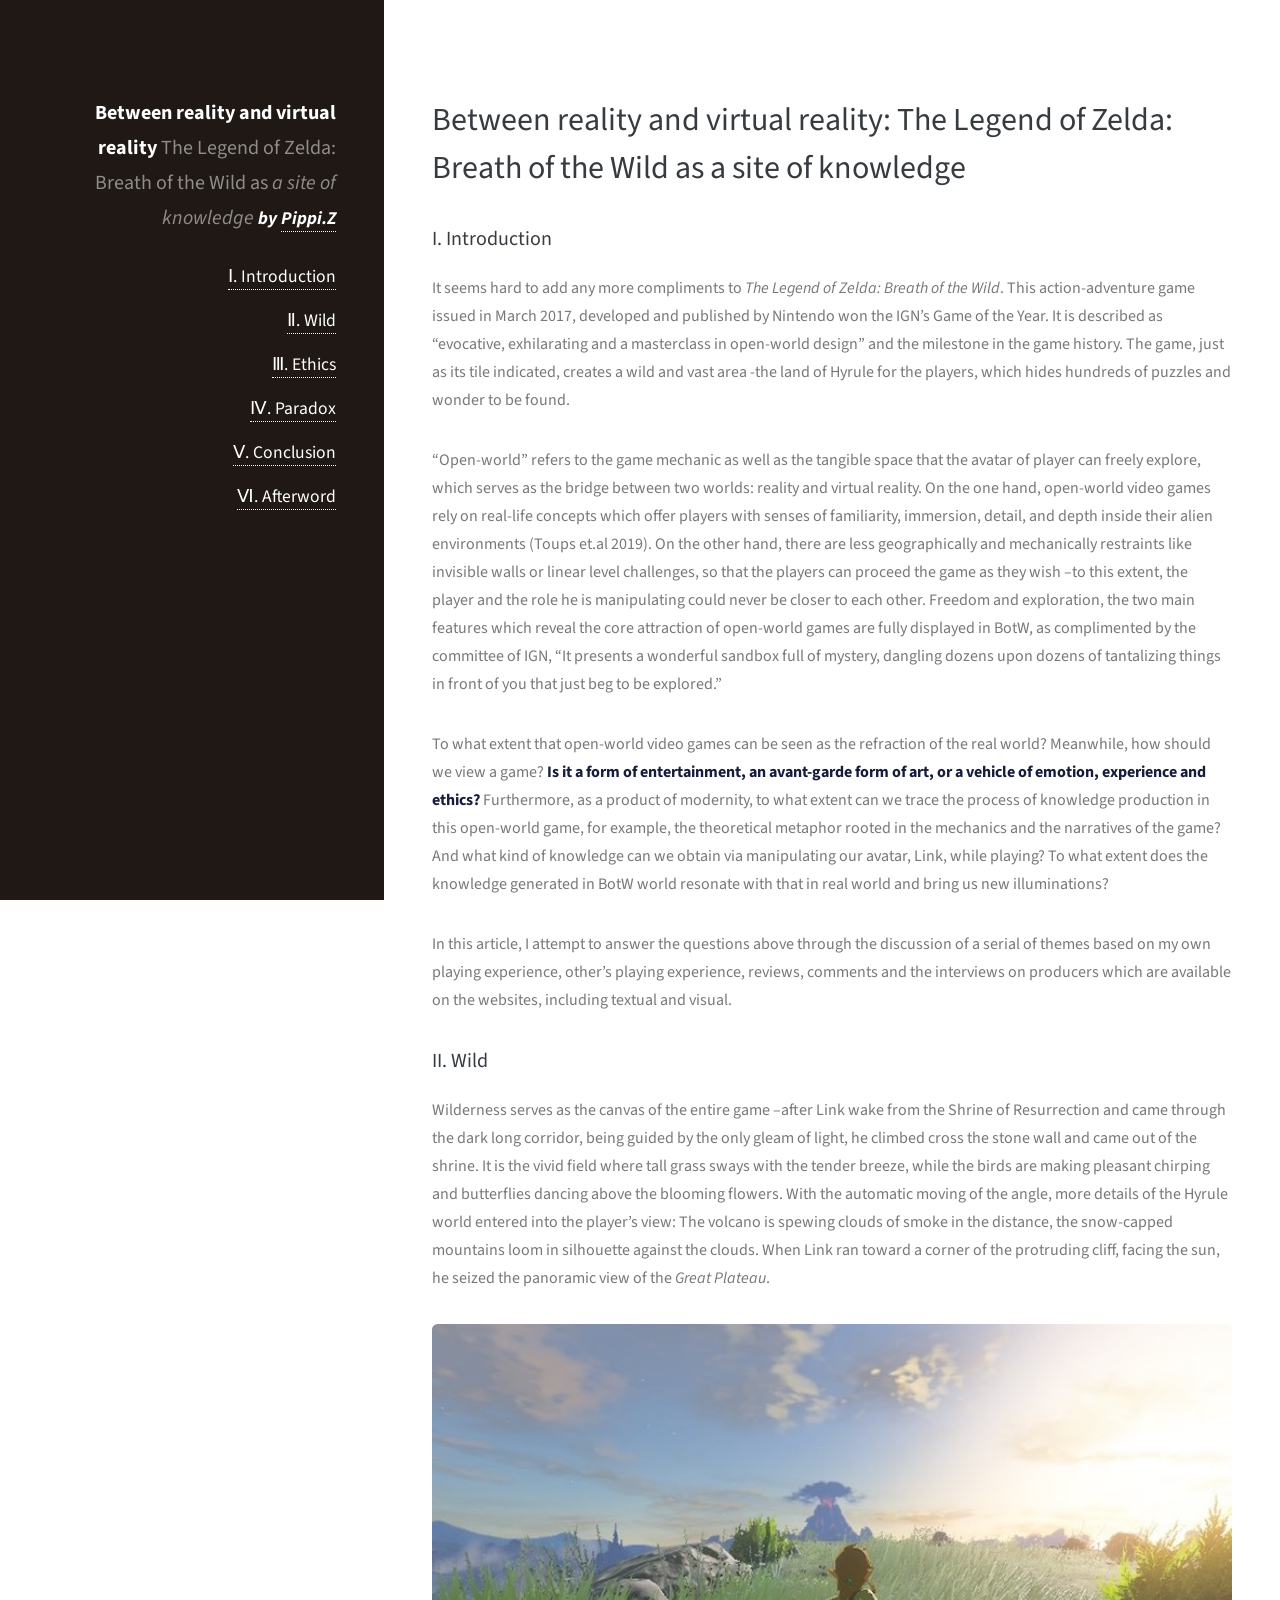
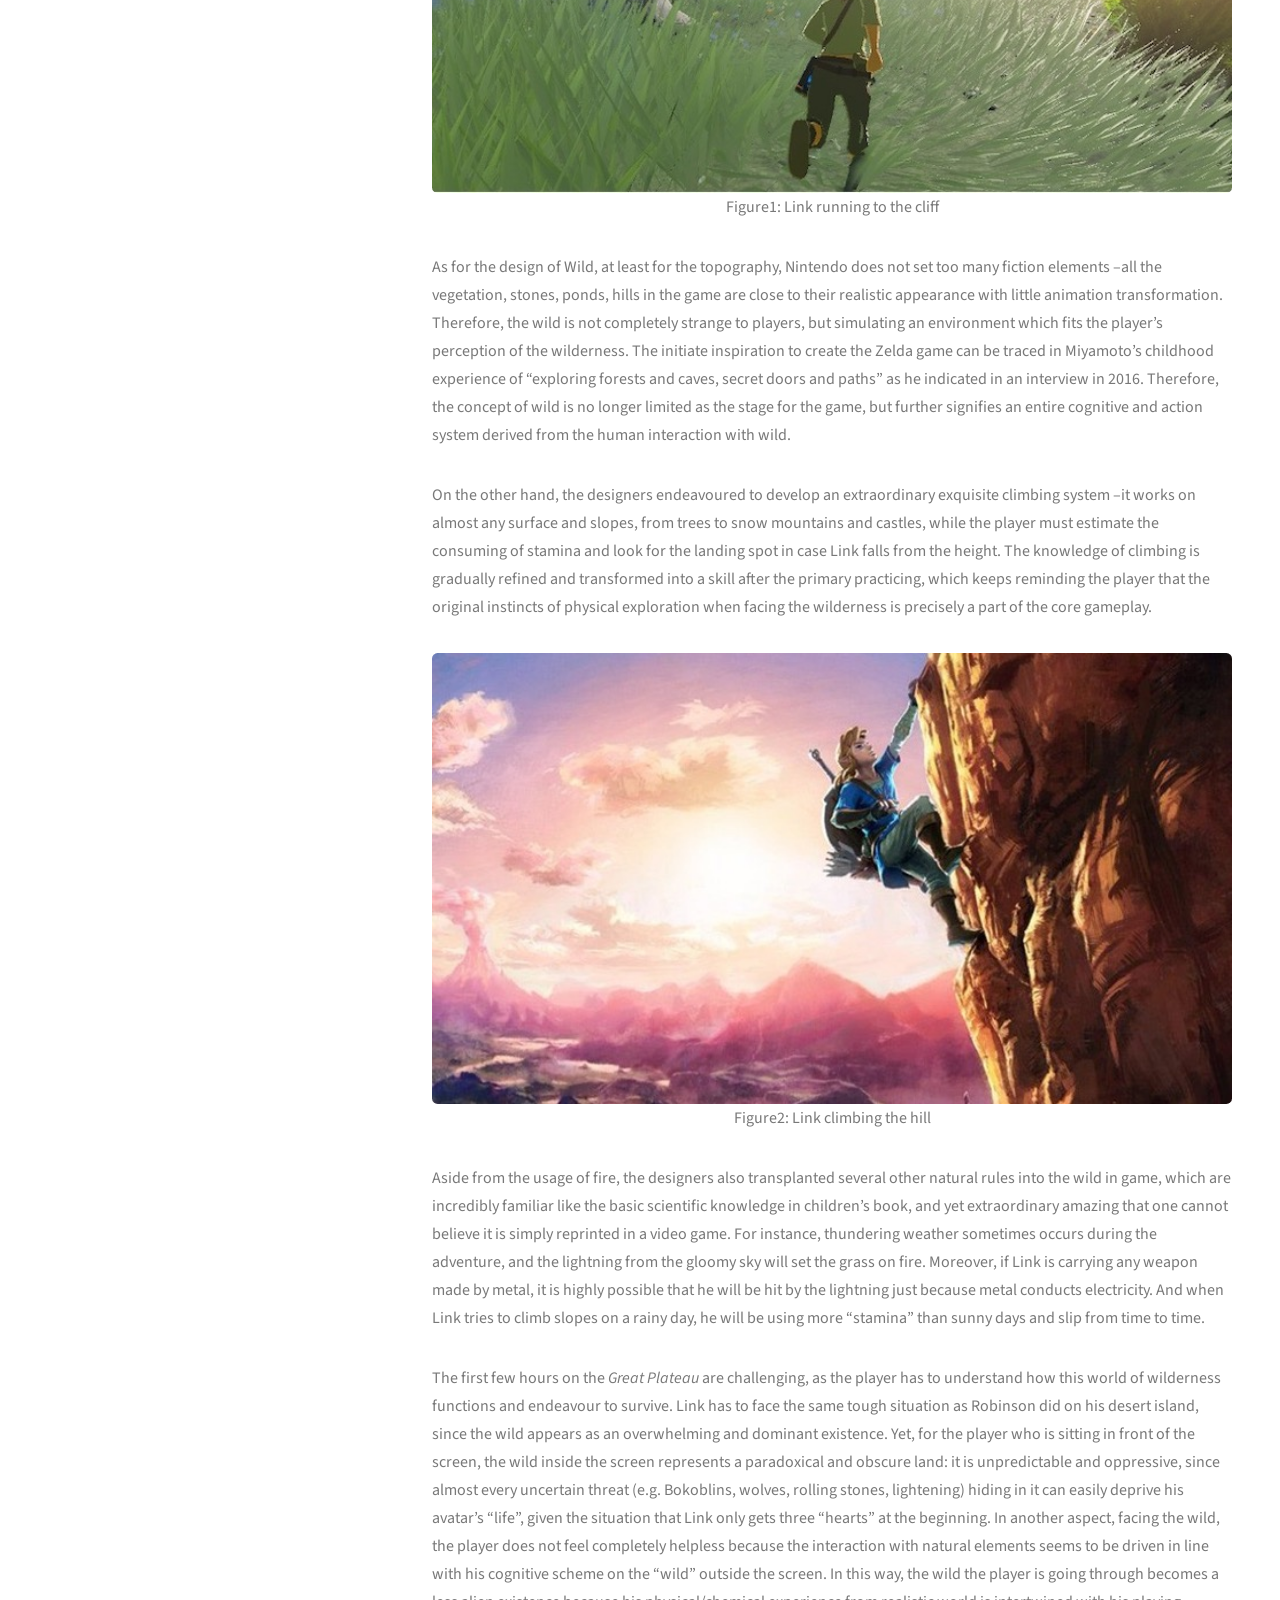
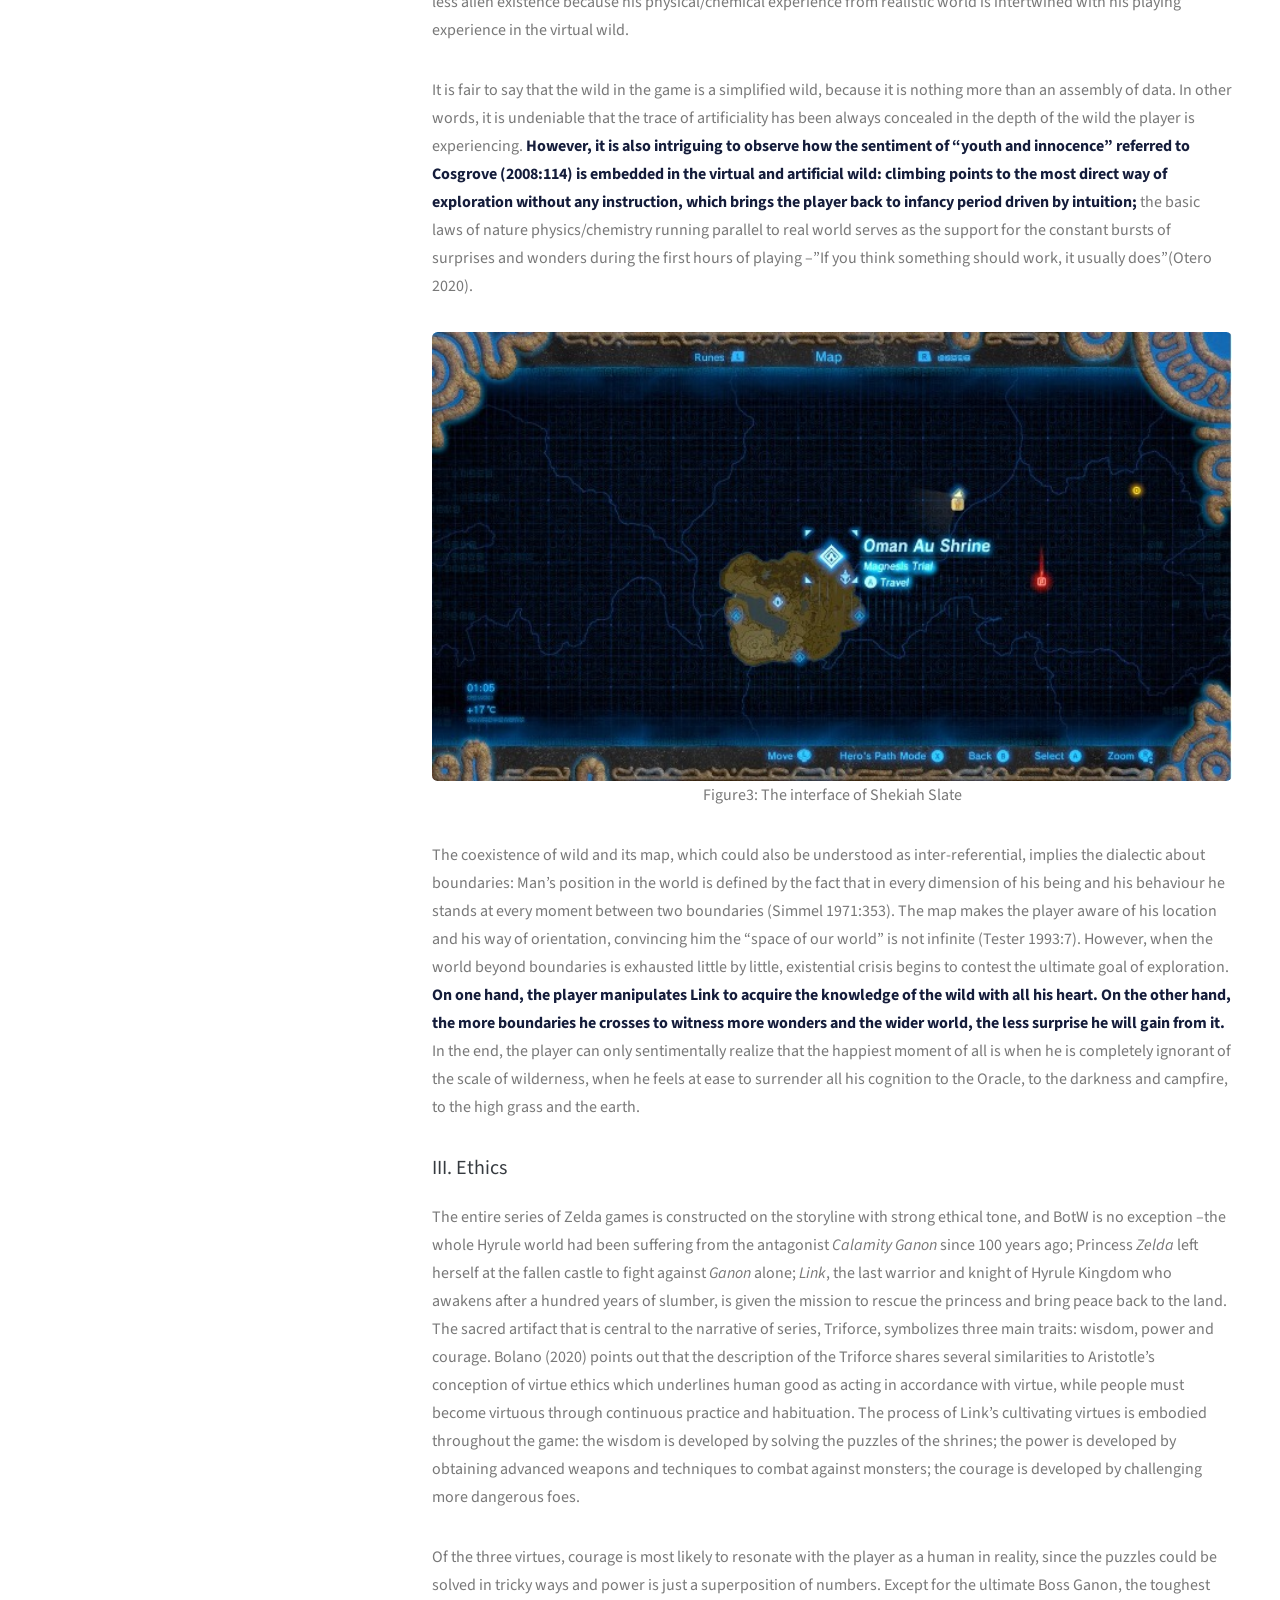
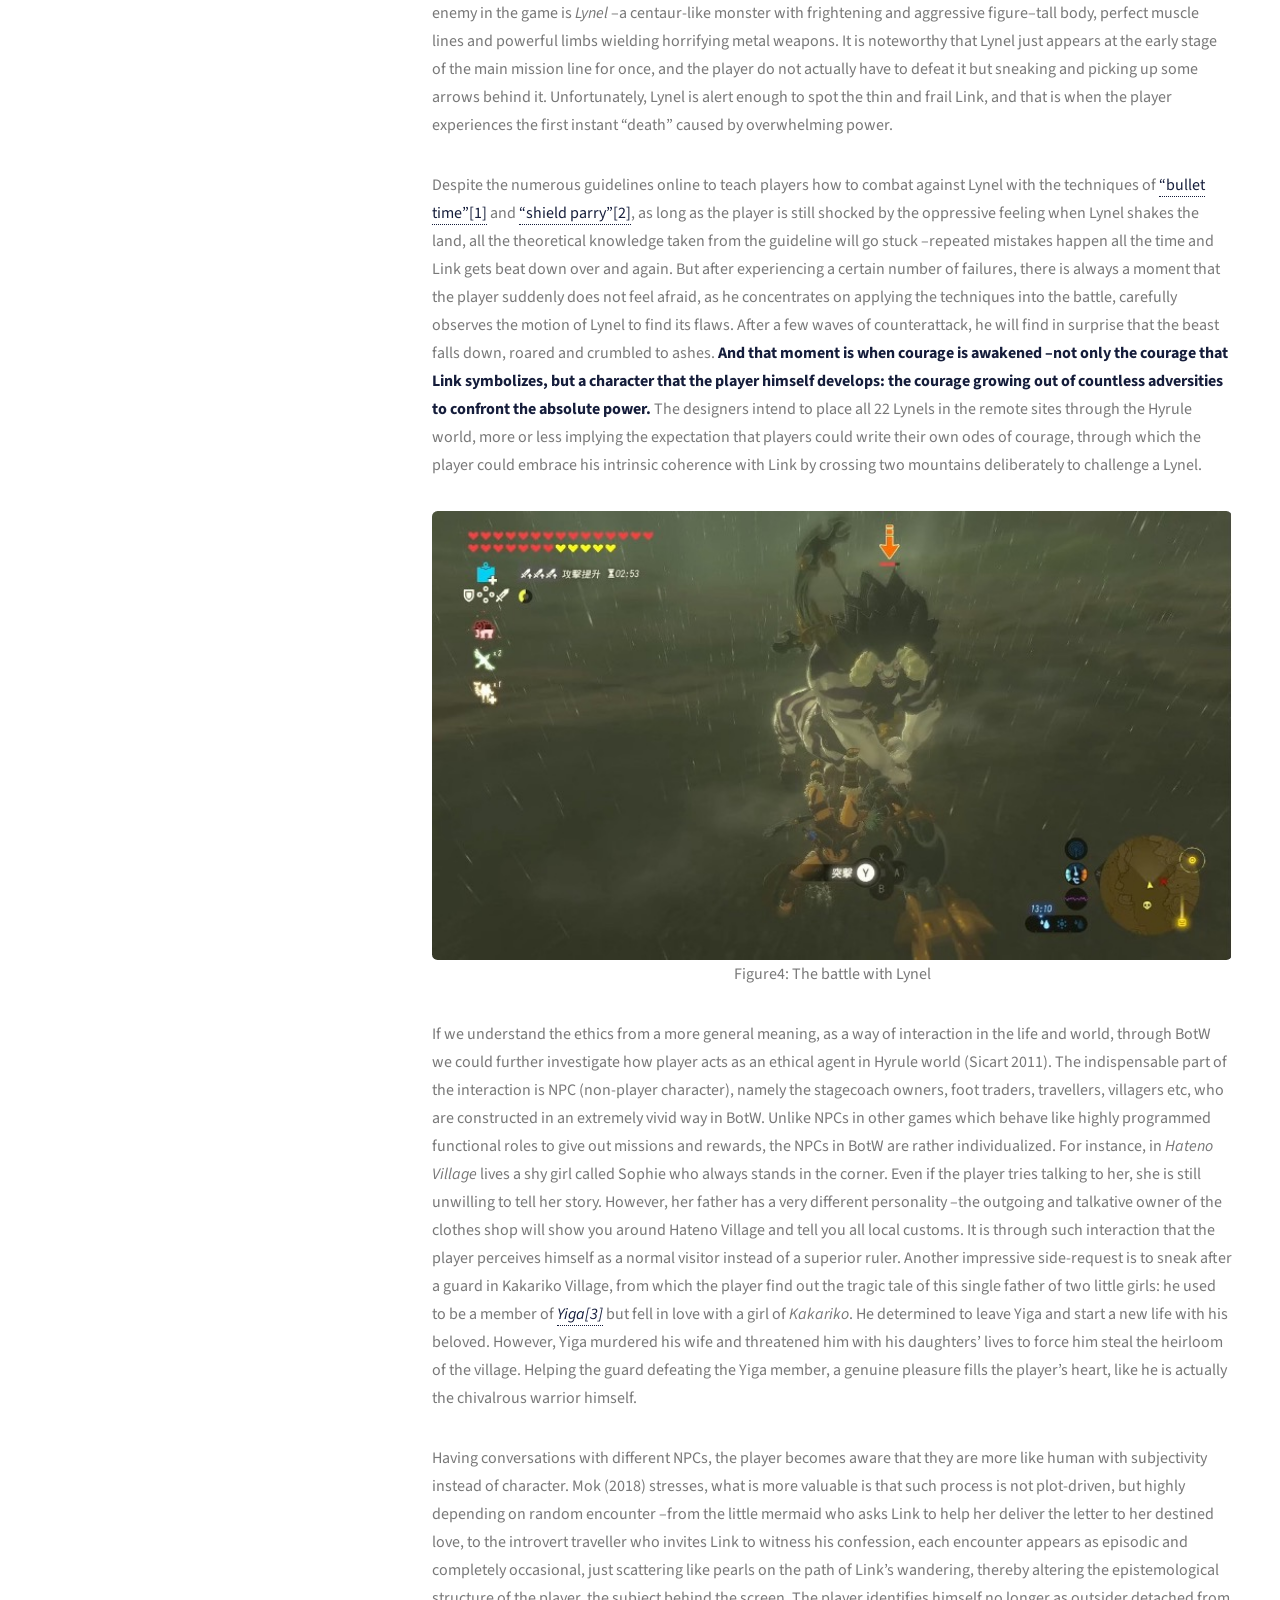
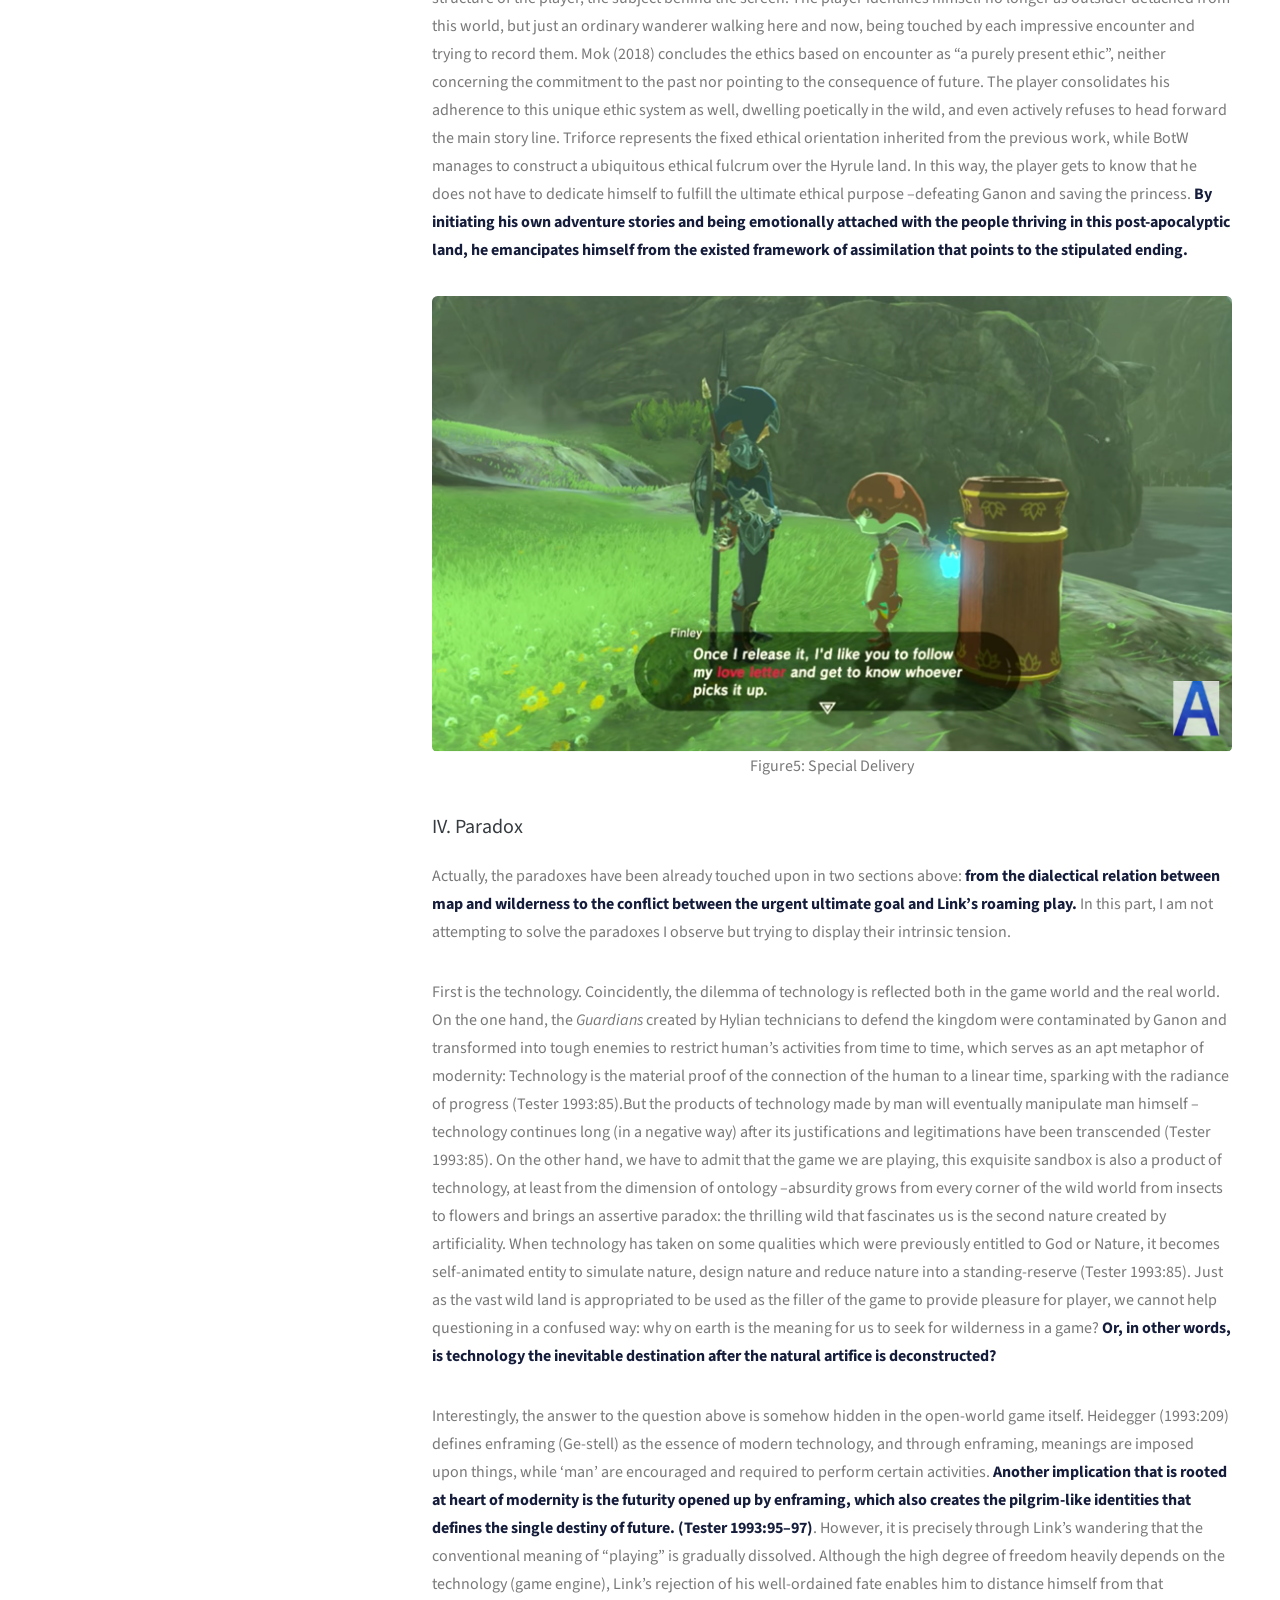
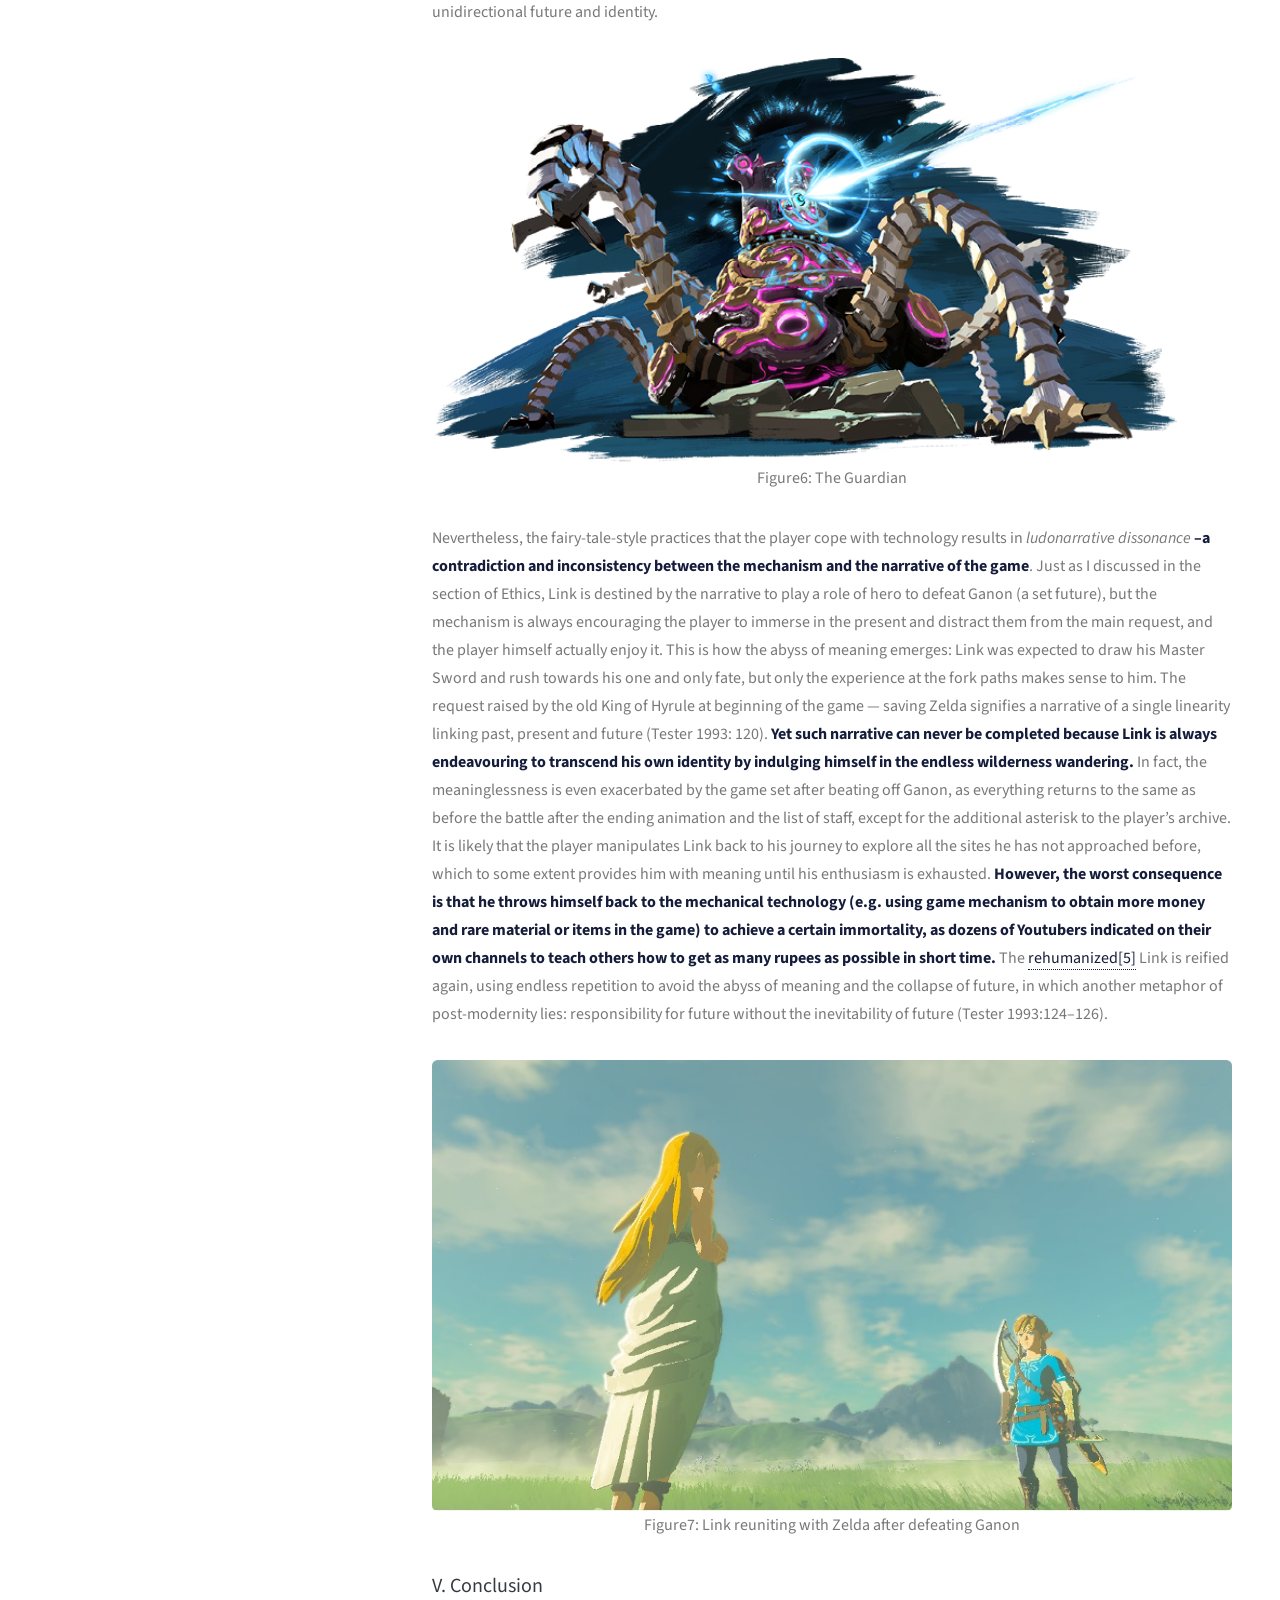
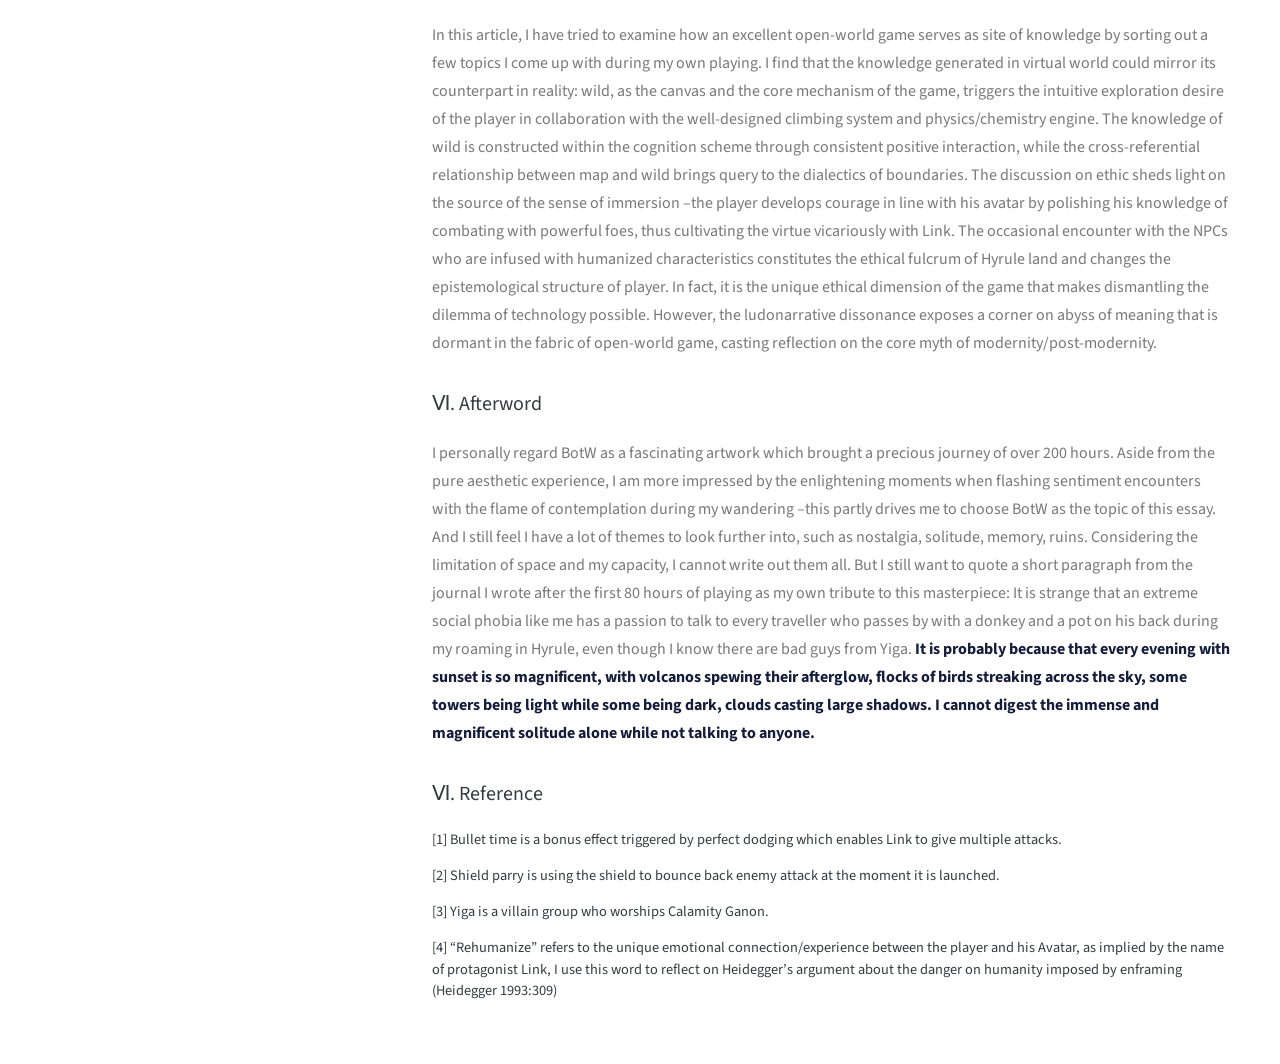
==== commit ce9d2cbd: "spelling mistake" ====
--- a/zelda.html
+++ b/zelda.html
@@ -47,7 +47,7 @@
         <h3 id='Wild'>II. Wild</h3>
           <p>Wilderness serves as the canvas of the entire game –after Link wake from the Shrine of Resurrection and came through the dark long corridor, being guided by the only gleam of light, he climbed cross the stone wall and came out of the shrine. It is the vivid field where tall grass sways with the tender breeze, while the birds are making pleasant chirping and butterflies dancing above the blooming flowers. With the automatic moving of the angle, more details of the Hyrule world entered into the player’s view: The volcano is spewing clouds of smoke in the distance, the snow-capped mountains loom in silhouette against the clouds. When Link ran toward a corner of the protruding cliff, facing the sun, he seized the panoramic view of the <i>Great Plateau</i>.</p>
 
-          <label class = "image fit"><img src="images/fulls/Link.jpg" alt="link running to the cliff">Figure1: link running to the cliff</label>
+          <label class = "image fit"><img src="images/fulls/Link.jpg" alt="link running to the cliff">Figure1: Link running to the cliff</label>
 
           <p>As for the design of Wild, at least for the topography, Nintendo does not set too many fiction elements –all the vegetation, stones, ponds, hills in the game are close to their realistic appearance with little animation transformation. Therefore, the wild is not completely strange to players, but simulating an environment which fits the player’s perception of the wilderness. The initiate inspiration to create the Zelda game can be traced in Miyamoto’s childhood experience of “exploring forests and caves, secret doors and paths” as he indicated in an interview in 2016. Therefore, the concept of wild is no longer limited as the stage for the game, but further signifies an entire cognitive and action system derived from the human interaction with wild.</p>
 
--- a/assets/css/main.css
+++ b/assets/css/main.css
@@ -1801,188 +1801,6 @@
 	}
 	label {
 		text-align: center;
-	}
-/* Form */
-
-	form {
-		margin: 0 0 2em 0;
-	}
-
-	label {
-		color: #787878;
-		display: block;
-		font-size: 0.9em;
-		font-weight: 400;
-		margin: 0 0 1em 0;
-	}
-
-	input[type="text"],
-	input[type="password"],
-	input[type="email"],
-	select,
-	textarea {
-		-moz-appearance: none;
-		-webkit-appearance: none;
-		-ms-appearance: none;
-		appearance: none;
-		background: #f7f7f7;
-		border-radius: 0.35em;
-		border: solid 2px transparent;
-		color: inherit;
-		display: block;
-		outline: 0;
-		padding: 0 0.75em;
-		text-decoration: none;
-		width: 100%;
-	}
-
-		input[type="text"]:invalid,
-		input[type="password"]:invalid,
-		input[type="email"]:invalid,
-		select:invalid,
-		textarea:invalid {
-			box-shadow: none;
-		}
-
-		input[type="text"]:focus,
-		input[type="password"]:focus,
-		input[type="email"]:focus,
-		select:focus,
-		textarea:focus {
-			border-color: #49bf9d;
-		}
-
-	select {
-		background-image: url("data:image/svg+xml;charset=utf8,%3Csvg xmlns='http://www.w3.org/2000/svg' width='40' height='40' preserveAspectRatio='none' viewBox='0 0 40 40'%3E%3Cpath d='M9.4,12.3l10.4,10.4l10.4-10.4c0.2-0.2,0.5-0.4,0.9-0.4c0.3,0,0.6,0.1,0.9,0.4l3.3,3.3c0.2,0.2,0.4,0.5,0.4,0.9 c0,0.4-0.1,0.6-0.4,0.9L20.7,31.9c-0.2,0.2-0.5,0.4-0.9,0.4c-0.3,0-0.6-0.1-0.9-0.4L4.3,17.3c-0.2-0.2-0.4-0.5-0.4-0.9 c0-0.4,0.1-0.6,0.4-0.9l3.3-3.3c0.2-0.2,0.5-0.4,0.9-0.4S9.1,12.1,9.4,12.3z' fill='%23dfdfdf' /%3E%3C/svg%3E");
-		background-size: 1.25rem;
-		background-repeat: no-repeat;
-		background-position: calc(100% - 1rem) center;
-		height: 2.75em;
-		padding-right: 2.75em;
-		text-overflow: ellipsis;
-	}
-
-		select option {
-			color: #787878;
-			background: #fff;
-		}
-
-		select:focus::-ms-value {
-			background-color: transparent;
-		}
-
-		select::-ms-expand {
-			display: none;
-		}
-
-	input[type="text"],
-	input[type="password"],
-	input[type="email"],
-	select {
-		height: 2.75em;
-	}
-
-	textarea {
-		padding: 0.75em;
-	}
-
-	input[type="checkbox"],
-	input[type="radio"] {
-		-moz-appearance: none;
-		-webkit-appearance: none;
-		-ms-appearance: none;
-		appearance: none;
-		display: block;
-		float: left;
-		margin-right: -2em;
-		opacity: 0;
-		width: 1em;
-		z-index: -1;
-	}
-
-		input[type="checkbox"] + label,
-		input[type="radio"] + label {
-			text-decoration: none;
-			color: #a2a2a2;
-			cursor: pointer;
-			display: inline-block;
-			font-size: 1em;
-			font-weight: 400;
-			padding-left: 2.4em;
-			padding-right: 0.75em;
-			position: relative;
-		}
-
-			input[type="checkbox"] + label:before,
-			input[type="radio"] + label:before {
-				-moz-osx-font-smoothing: grayscale;
-				-webkit-font-smoothing: antialiased;
-				display: inline-block;
-				font-style: normal;
-				font-variant: normal;
-				text-rendering: auto;
-				line-height: 1;
-				text-transform: none !important;
-				font-family: 'Font Awesome 5 Free';
-				font-weight: 900;
-			}
-
-			input[type="checkbox"] + label:before,
-			input[type="radio"] + label:before {
-				background: #f7f7f7;
-				border-radius: 0.35em;
-				border: solid 2px transparent;
-				content: '';
-				display: inline-block;
-				font-size: 0.8em;
-				height: 2.0625em;
-				left: 0;
-				line-height: 1.85625em;
-				position: absolute;
-				text-align: center;
-				top: 0;
-				width: 2.0625em;
-			}
-
-		input[type="checkbox"]:checked + label:before,
-		input[type="radio"]:checked + label:before {
-			background: #787878;
-			border-color: #787878;
-			color: #fff;
-			content: '\f00c';
-		}
-
-		input[type="checkbox"]:focus + label:before,
-		input[type="radio"]:focus + label:before {
-			border-color: #49bf9d;
-		}
-
-	input[type="checkbox"] + label:before {
-		border-radius: 0.35em;
-	}
-
-	input[type="radio"] + label:before {
-		border-radius: 100%;
-	}
-
-	::-webkit-input-placeholder {
-		color: #b2b2b2 !important;
-		opacity: 1.0;
-	}
-
-	:-moz-placeholder {
-		color: #b2b2b2 !important;
-		opacity: 1.0;
-	}
-
-	::-moz-placeholder {
-		color: #b2b2b2 !important;
-		opacity: 1.0;
-	}
-
-	:-ms-input-placeholder {
-		color: #b2b2b2 !important;
-		opacity: 1.0;
 	}
 
 /* Box */
@@ -2913,7 +2731,7 @@
 
 	body.is-touch #header {
 		background-attachment: scroll;
-		background-size: auto;
+		background-size: auto 120%;
 	}
 
 	body.is-touch .poptrox-popup .nav-next,
@@ -3102,6 +2920,7 @@
 
 			#header {
 				padding: 2.25em 1.5em;
+
 			}
 
 				#header h1 {
